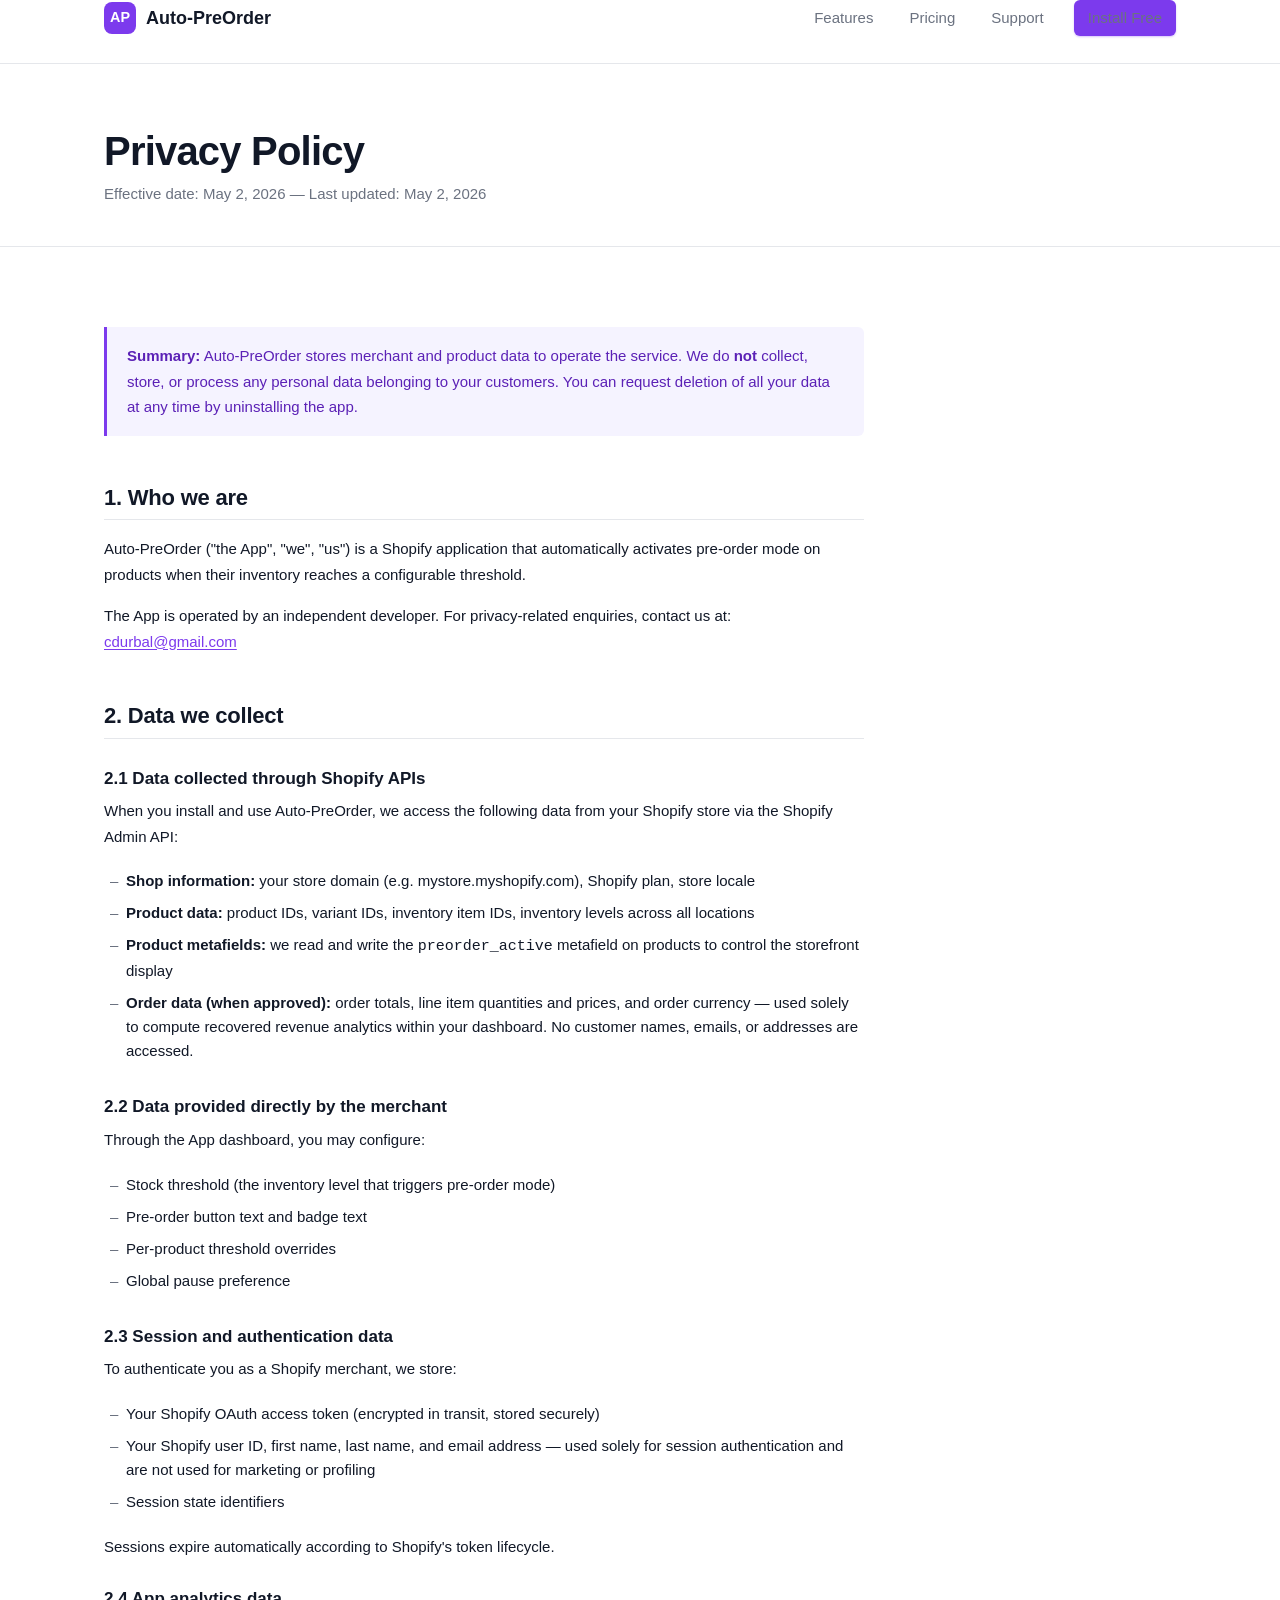
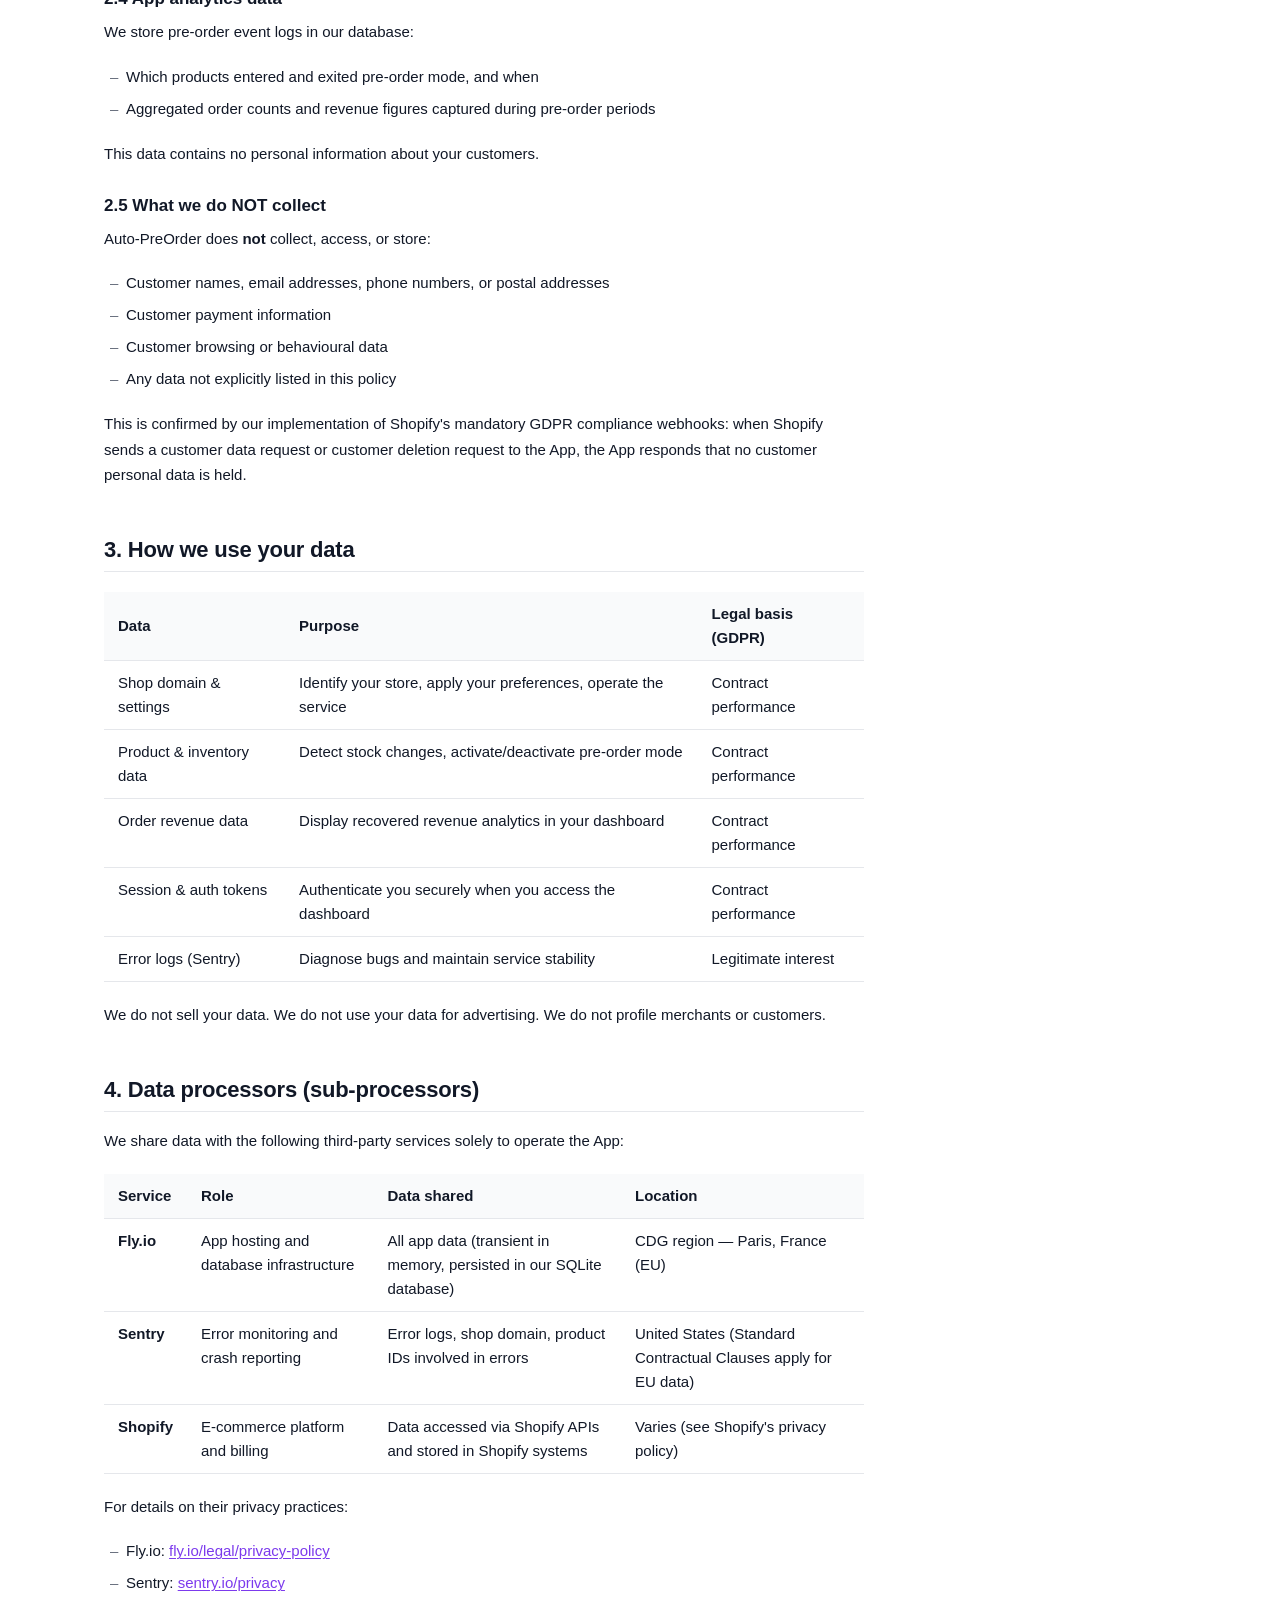
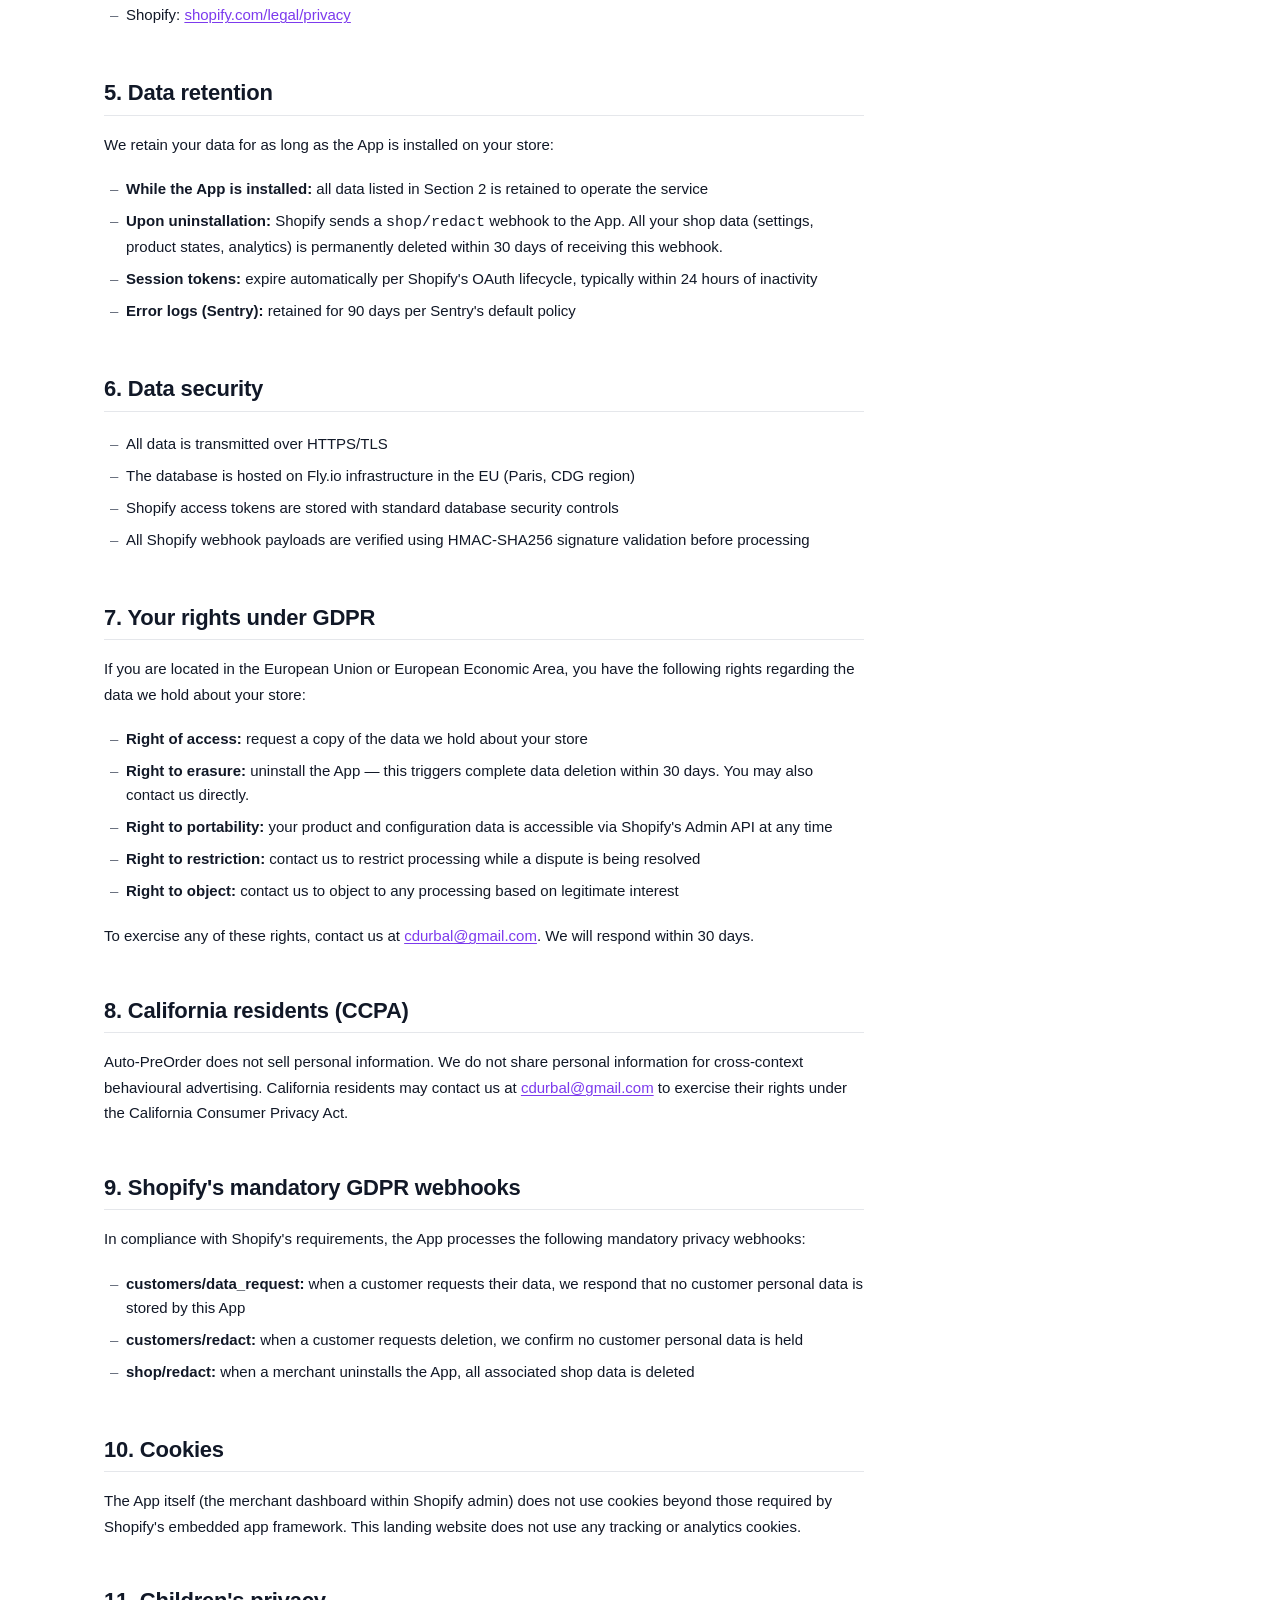
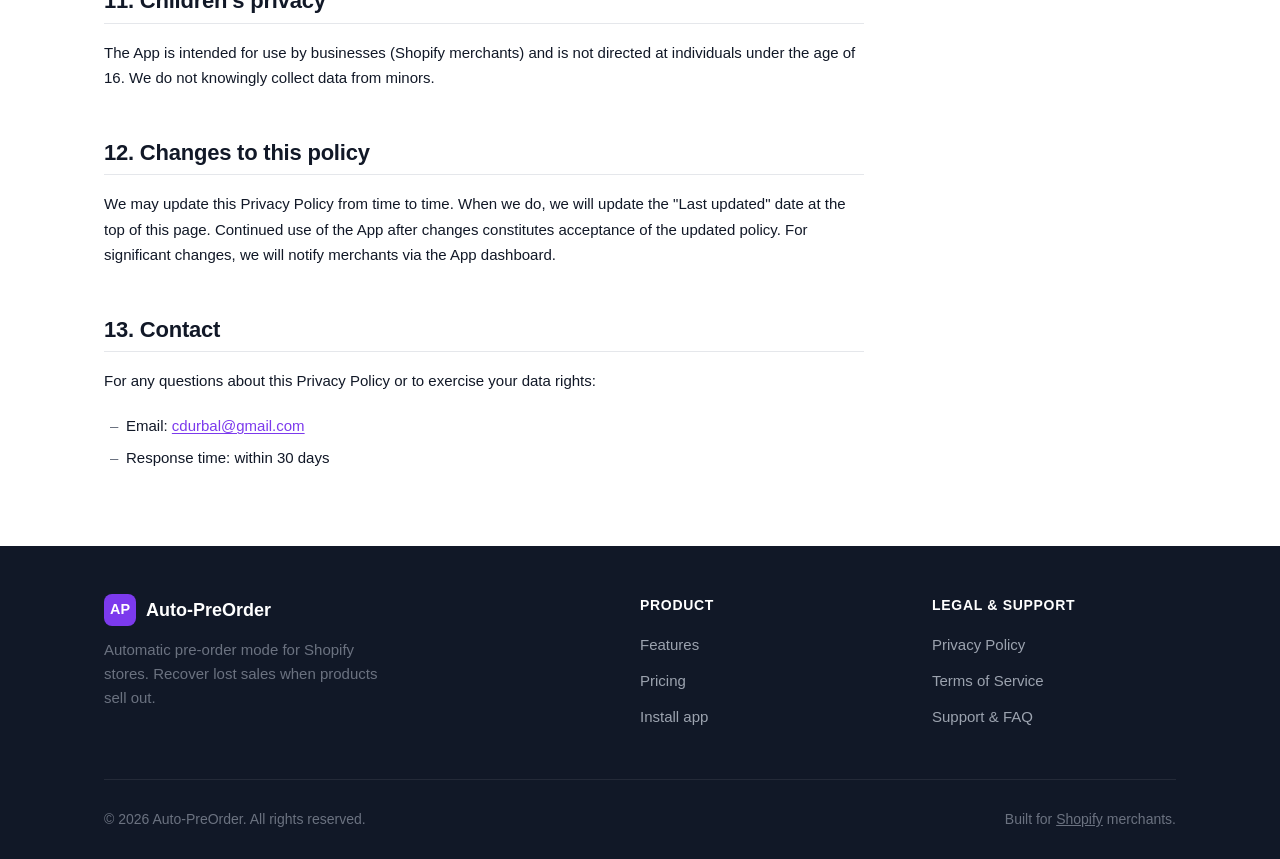
==== privacy.html @ ddf6e883 "Initial commit — Auto-PreOrder landing page Static site for Netlify deployment including: - Landing " ====
<!DOCTYPE html>
<html lang="en">
<head>
  <meta charset="UTF-8">
  <meta name="viewport" content="width=device-width, initial-scale=1.0">
  <title>Privacy Policy — Auto-PreOrder</title>
  <meta name="description" content="Privacy Policy for the Auto-PreOrder Shopify app. Learn what data we collect, how we use it, and your rights.">
  <link rel="stylesheet" href="assets/style.css">
</head>
<body>

<!-- Navigation -->
<nav class="nav">
  <div class="container">
    <div class="nav-inner">
      <a href="/" class="nav-logo">
        <div class="nav-logo-icon">AP</div>
        Auto-PreOrder
      </a>
      <div class="nav-links">
        <a href="/#features">Features</a>
        <a href="/#pricing">Pricing</a>
        <a href="support.html">Support</a>
        <a href="https://apps.shopify.com/auto-pre-order" class="btn btn-primary btn-sm nav-cta" target="_blank" rel="noopener">
          Install Free
        </a>
      </div>
    </div>
  </div>
</nav>

<!-- Hero -->
<section class="legal-hero">
  <div class="container">
    <h1>Privacy Policy</h1>
    <p class="legal-meta">Effective date: May 2, 2026 &mdash; Last updated: May 2, 2026</p>
  </div>
</section>

<!-- Body -->
<section class="legal-body">
  <div class="container">
    <div class="legal-content">

      <div class="notice">
        <p><strong>Summary:</strong> Auto-PreOrder stores merchant and product data to operate the service. We do <strong>not</strong> collect, store, or process any personal data belonging to your customers. You can request deletion of all your data at any time by uninstalling the app.</p>
      </div>

      <h2>1. Who we are</h2>
      <p>Auto-PreOrder ("the App", "we", "us") is a Shopify application that automatically activates pre-order mode on products when their inventory reaches a configurable threshold.</p>
      <p>The App is operated by an independent developer. For privacy-related enquiries, contact us at: <a href="mailto:cdurbal@gmail.com">cdurbal@gmail.com</a></p>

      <h2>2. Data we collect</h2>

      <h3>2.1 Data collected through Shopify APIs</h3>
      <p>When you install and use Auto-PreOrder, we access the following data from your Shopify store via the Shopify Admin API:</p>
      <ul>
        <li><strong>Shop information:</strong> your store domain (e.g. mystore.myshopify.com), Shopify plan, store locale</li>
        <li><strong>Product data:</strong> product IDs, variant IDs, inventory item IDs, inventory levels across all locations</li>
        <li><strong>Product metafields:</strong> we read and write the <code>preorder_active</code> metafield on products to control the storefront display</li>
        <li><strong>Order data (when approved):</strong> order totals, line item quantities and prices, and order currency — used solely to compute recovered revenue analytics within your dashboard. No customer names, emails, or addresses are accessed.</li>
      </ul>

      <h3>2.2 Data provided directly by the merchant</h3>
      <p>Through the App dashboard, you may configure:</p>
      <ul>
        <li>Stock threshold (the inventory level that triggers pre-order mode)</li>
        <li>Pre-order button text and badge text</li>
        <li>Per-product threshold overrides</li>
        <li>Global pause preference</li>
      </ul>

      <h3>2.3 Session and authentication data</h3>
      <p>To authenticate you as a Shopify merchant, we store:</p>
      <ul>
        <li>Your Shopify OAuth access token (encrypted in transit, stored securely)</li>
        <li>Your Shopify user ID, first name, last name, and email address — used solely for session authentication and are not used for marketing or profiling</li>
        <li>Session state identifiers</li>
      </ul>
      <p>Sessions expire automatically according to Shopify's token lifecycle.</p>

      <h3>2.4 App analytics data</h3>
      <p>We store pre-order event logs in our database:</p>
      <ul>
        <li>Which products entered and exited pre-order mode, and when</li>
        <li>Aggregated order counts and revenue figures captured during pre-order periods</li>
      </ul>
      <p>This data contains no personal information about your customers.</p>

      <h3>2.5 What we do NOT collect</h3>
      <p>Auto-PreOrder does <strong>not</strong> collect, access, or store:</p>
      <ul>
        <li>Customer names, email addresses, phone numbers, or postal addresses</li>
        <li>Customer payment information</li>
        <li>Customer browsing or behavioural data</li>
        <li>Any data not explicitly listed in this policy</li>
      </ul>
      <p>This is confirmed by our implementation of Shopify's mandatory GDPR compliance webhooks: when Shopify sends a customer data request or customer deletion request to the App, the App responds that no customer personal data is held.</p>

      <h2>3. How we use your data</h2>
      <table>
        <thead>
          <tr><th>Data</th><th>Purpose</th><th>Legal basis (GDPR)</th></tr>
        </thead>
        <tbody>
          <tr>
            <td>Shop domain &amp; settings</td>
            <td>Identify your store, apply your preferences, operate the service</td>
            <td>Contract performance</td>
          </tr>
          <tr>
            <td>Product &amp; inventory data</td>
            <td>Detect stock changes, activate/deactivate pre-order mode</td>
            <td>Contract performance</td>
          </tr>
          <tr>
            <td>Order revenue data</td>
            <td>Display recovered revenue analytics in your dashboard</td>
            <td>Contract performance</td>
          </tr>
          <tr>
            <td>Session &amp; auth tokens</td>
            <td>Authenticate you securely when you access the dashboard</td>
            <td>Contract performance</td>
          </tr>
          <tr>
            <td>Error logs (Sentry)</td>
            <td>Diagnose bugs and maintain service stability</td>
            <td>Legitimate interest</td>
          </tr>
        </tbody>
      </table>
      <p>We do not sell your data. We do not use your data for advertising. We do not profile merchants or customers.</p>

      <h2>4. Data processors (sub-processors)</h2>
      <p>We share data with the following third-party services solely to operate the App:</p>
      <table>
        <thead>
          <tr><th>Service</th><th>Role</th><th>Data shared</th><th>Location</th></tr>
        </thead>
        <tbody>
          <tr>
            <td><strong>Fly.io</strong></td>
            <td>App hosting and database infrastructure</td>
            <td>All app data (transient in memory, persisted in our SQLite database)</td>
            <td>CDG region — Paris, France (EU)</td>
          </tr>
          <tr>
            <td><strong>Sentry</strong></td>
            <td>Error monitoring and crash reporting</td>
            <td>Error logs, shop domain, product IDs involved in errors</td>
            <td>United States (Standard Contractual Clauses apply for EU data)</td>
          </tr>
          <tr>
            <td><strong>Shopify</strong></td>
            <td>E-commerce platform and billing</td>
            <td>Data accessed via Shopify APIs and stored in Shopify systems</td>
            <td>Varies (see Shopify's privacy policy)</td>
          </tr>
        </tbody>
      </table>
      <p>For details on their privacy practices:</p>
      <ul>
        <li>Fly.io: <a href="https://fly.io/legal/privacy-policy/" target="_blank" rel="noopener">fly.io/legal/privacy-policy</a></li>
        <li>Sentry: <a href="https://sentry.io/privacy/" target="_blank" rel="noopener">sentry.io/privacy</a></li>
        <li>Shopify: <a href="https://www.shopify.com/legal/privacy" target="_blank" rel="noopener">shopify.com/legal/privacy</a></li>
      </ul>

      <h2>5. Data retention</h2>
      <p>We retain your data for as long as the App is installed on your store:</p>
      <ul>
        <li><strong>While the App is installed:</strong> all data listed in Section 2 is retained to operate the service</li>
        <li><strong>Upon uninstallation:</strong> Shopify sends a <code>shop/redact</code> webhook to the App. All your shop data (settings, product states, analytics) is permanently deleted within 30 days of receiving this webhook.</li>
        <li><strong>Session tokens:</strong> expire automatically per Shopify's OAuth lifecycle, typically within 24 hours of inactivity</li>
        <li><strong>Error logs (Sentry):</strong> retained for 90 days per Sentry's default policy</li>
      </ul>

      <h2>6. Data security</h2>
      <ul>
        <li>All data is transmitted over HTTPS/TLS</li>
        <li>The database is hosted on Fly.io infrastructure in the EU (Paris, CDG region)</li>
        <li>Shopify access tokens are stored with standard database security controls</li>
        <li>All Shopify webhook payloads are verified using HMAC-SHA256 signature validation before processing</li>
      </ul>

      <h2>7. Your rights under GDPR</h2>
      <p>If you are located in the European Union or European Economic Area, you have the following rights regarding the data we hold about your store:</p>
      <ul>
        <li><strong>Right of access:</strong> request a copy of the data we hold about your store</li>
        <li><strong>Right to erasure:</strong> uninstall the App — this triggers complete data deletion within 30 days. You may also contact us directly.</li>
        <li><strong>Right to portability:</strong> your product and configuration data is accessible via Shopify's Admin API at any time</li>
        <li><strong>Right to restriction:</strong> contact us to restrict processing while a dispute is being resolved</li>
        <li><strong>Right to object:</strong> contact us to object to any processing based on legitimate interest</li>
      </ul>
      <p>To exercise any of these rights, contact us at <a href="mailto:cdurbal@gmail.com">cdurbal@gmail.com</a>. We will respond within 30 days.</p>

      <h2>8. California residents (CCPA)</h2>
      <p>Auto-PreOrder does not sell personal information. We do not share personal information for cross-context behavioural advertising. California residents may contact us at <a href="mailto:cdurbal@gmail.com">cdurbal@gmail.com</a> to exercise their rights under the California Consumer Privacy Act.</p>

      <h2>9. Shopify's mandatory GDPR webhooks</h2>
      <p>In compliance with Shopify's requirements, the App processes the following mandatory privacy webhooks:</p>
      <ul>
        <li><strong>customers/data_request:</strong> when a customer requests their data, we respond that no customer personal data is stored by this App</li>
        <li><strong>customers/redact:</strong> when a customer requests deletion, we confirm no customer personal data is held</li>
        <li><strong>shop/redact:</strong> when a merchant uninstalls the App, all associated shop data is deleted</li>
      </ul>

      <h2>10. Cookies</h2>
      <p>The App itself (the merchant dashboard within Shopify admin) does not use cookies beyond those required by Shopify's embedded app framework. This landing website does not use any tracking or analytics cookies.</p>

      <h2>11. Children's privacy</h2>
      <p>The App is intended for use by businesses (Shopify merchants) and is not directed at individuals under the age of 16. We do not knowingly collect data from minors.</p>

      <h2>12. Changes to this policy</h2>
      <p>We may update this Privacy Policy from time to time. When we do, we will update the "Last updated" date at the top of this page. Continued use of the App after changes constitutes acceptance of the updated policy. For significant changes, we will notify merchants via the App dashboard.</p>

      <h2>13. Contact</h2>
      <p>For any questions about this Privacy Policy or to exercise your data rights:</p>
      <ul>
        <li>Email: <a href="mailto:cdurbal@gmail.com">cdurbal@gmail.com</a></li>
        <li>Response time: within 30 days</li>
      </ul>

    </div>
  </div>
</section>

<!-- Footer -->
<footer class="footer">
  <div class="container">
    <div class="footer-grid">
      <div class="footer-brand">
        <a href="/" class="nav-logo">
          <div class="nav-logo-icon">AP</div>
          Auto-PreOrder
        </a>
        <p>Automatic pre-order mode for Shopify stores. Recover lost sales when products sell out.</p>
      </div>
      <div class="footer-col">
        <h4>Product</h4>
        <ul>
          <li><a href="/#features">Features</a></li>
          <li><a href="/#pricing">Pricing</a></li>
          <li><a href="https://apps.shopify.com/auto-pre-order" target="_blank" rel="noopener">Install app</a></li>
        </ul>
      </div>
      <div class="footer-col">
        <h4>Legal &amp; Support</h4>
        <ul>
          <li><a href="privacy.html">Privacy Policy</a></li>
          <li><a href="terms.html">Terms of Service</a></li>
          <li><a href="support.html">Support &amp; FAQ</a></li>
        </ul>
      </div>
    </div>
    <div class="footer-bottom">
      <p>&copy; 2026 Auto-PreOrder. All rights reserved.</p>
      <p>Built for <a href="https://shopify.com" target="_blank" rel="noopener" style="color: #6B7280; text-decoration: underline;">Shopify</a> merchants.</p>
    </div>
  </div>
</footer>

</body>
</html>
---- assets/style.css ----
/* ── Variables ─────────────────────────────────────────────────────────── */
:root {
  --primary:        #7C3AED;
  --primary-dark:   #5B21B6;
  --primary-light:  #EDE9FE;
  --primary-faint:  #F5F3FF;
  --accent:         #059669;
  --accent-light:   #D1FAE5;
  --danger:         #DC2626;
  --text:           #111827;
  --text-muted:     #6B7280;
  --text-subtle:    #9CA3AF;
  --border:         #E5E7EB;
  --border-strong:  #D1D5DB;
  --bg:             #FFFFFF;
  --bg-subtle:      #F9FAFB;
  --bg-dark:        #111827;
  --radius-sm:      6px;
  --radius:         12px;
  --radius-lg:      16px;
  --shadow:         0 1px 3px rgba(0,0,0,.08), 0 1px 2px rgba(0,0,0,.04);
  --shadow-md:      0 4px 6px -1px rgba(0,0,0,.07), 0 2px 4px -1px rgba(0,0,0,.04);
  --shadow-lg:      0 10px 15px -3px rgba(0,0,0,.08), 0 4px 6px -2px rgba(0,0,0,.03);
  --font:           -apple-system, BlinkMacSystemFont, 'Segoe UI', Roboto, sans-serif;
  --font-mono:      ui-monospace, 'Cascadia Code', monospace;
  --max-w:          1120px;
  --nav-h:          64px;
}

/* ── Reset ─────────────────────────────────────────────────────────────── */
*, *::before, *::after { box-sizing: border-box; margin: 0; padding: 0; }
html { scroll-behavior: smooth; }
body {
  font-family: var(--font);
  font-size: 16px;
  line-height: 1.6;
  color: var(--text);
  background: var(--bg);
  -webkit-font-smoothing: antialiased;
}
img { max-width: 100%; display: block; }
a { color: inherit; text-decoration: none; }
ul { list-style: none; }

/* ── Typography ────────────────────────────────────────────────────────── */
h1 { font-size: clamp(2rem, 4.5vw, 3.25rem); font-weight: 800; line-height: 1.15; letter-spacing: -.02em; }
h2 { font-size: clamp(1.5rem, 3vw, 2.25rem); font-weight: 700; line-height: 1.25; letter-spacing: -.01em; }
h3 { font-size: 1.25rem; font-weight: 600; line-height: 1.4; }
h4 { font-size: 1rem;    font-weight: 600; }
p  { color: var(--text-muted); }
.text-center { text-align: center; }

/* ── Layout ────────────────────────────────────────────────────────────── */
.container { width: 100%; max-width: var(--max-w); margin: 0 auto; padding: 0 24px; }
.section    { padding: 80px 0; }
.section-sm { padding: 48px 0; }

/* ── Buttons ───────────────────────────────────────────────────────────── */
.btn {
  display: inline-flex; align-items: center; justify-content: center; gap: 8px;
  padding: 12px 24px; border-radius: var(--radius-sm); font-size: .9375rem;
  font-weight: 600; cursor: pointer; border: none; transition: all .15s ease;
  white-space: nowrap; text-decoration: none;
}
.btn-primary {
  background: var(--primary); color: #fff;
  box-shadow: 0 1px 2px rgba(124,58,237,.3);
}
.btn-primary:hover { background: var(--primary-dark); transform: translateY(-1px); box-shadow: 0 4px 12px rgba(124,58,237,.35); }
.btn-secondary {
  background: transparent; color: var(--primary);
  border: 1.5px solid var(--primary);
}
.btn-secondary:hover { background: var(--primary-faint); }
.btn-outline {
  background: transparent; color: var(--text);
  border: 1.5px solid var(--border-strong);
}
.btn-outline:hover { border-color: var(--primary); color: var(--primary); }
.btn-lg { padding: 15px 32px; font-size: 1rem; border-radius: var(--radius-sm); }
.btn-sm { padding: 8px 16px; font-size: .875rem; }

/* ── Badges ────────────────────────────────────────────────────────────── */
.badge {
  display: inline-flex; align-items: center; gap: 5px;
  padding: 4px 10px; border-radius: 999px; font-size: .8125rem; font-weight: 600;
}
.badge-purple { background: var(--primary-light); color: var(--primary-dark); }
.badge-green  { background: var(--accent-light);  color: var(--accent); }

/* ── Navigation ────────────────────────────────────────────────────────── */
.nav {
  position: sticky; top: 0; z-index: 100;
  height: var(--nav-h); background: rgba(255,255,255,.92);
  backdrop-filter: blur(12px); border-bottom: 1px solid var(--border);
}
.nav-inner {
  height: 100%; display: flex; align-items: center; justify-content: space-between;
}
.nav-logo {
  display: flex; align-items: center; gap: 10px;
  font-size: 1.125rem; font-weight: 700; color: var(--text);
}
.nav-logo-icon {
  width: 32px; height: 32px; border-radius: 8px;
  background: var(--primary); display: flex; align-items: center; justify-content: center;
  color: white; font-size: .9rem; font-weight: 800;
}
.nav-links {
  display: flex; align-items: center; gap: 8px;
}
.nav-links a {
  padding: 6px 14px; border-radius: var(--radius-sm);
  font-size: .9375rem; font-weight: 500; color: var(--text-muted);
  transition: color .15s, background .15s;
}
.nav-links a:hover { color: var(--text); background: var(--bg-subtle); }
.nav-cta { margin-left: 8px; }

/* ── Hero ──────────────────────────────────────────────────────────────── */
.hero {
  padding: 96px 0 80px;
  background: radial-gradient(ellipse 80% 50% at 50% -10%, rgba(124,58,237,.09) 0%, transparent 70%);
}
.hero-content { max-width: 760px; margin: 0 auto; text-align: center; }
.hero-eyebrow { margin-bottom: 24px; }
.hero h1 { margin-bottom: 20px; }
.hero h1 span { color: var(--primary); }
.hero-sub {
  font-size: 1.1875rem; color: var(--text-muted);
  max-width: 560px; margin: 0 auto 36px;
}
.hero-actions { display: flex; gap: 12px; justify-content: center; flex-wrap: wrap; }
.hero-note { margin-top: 16px; font-size: .875rem; color: var(--text-subtle); }

/* ── How it works ──────────────────────────────────────────────────────── */
.steps { display: grid; grid-template-columns: repeat(auto-fit, minmax(260px, 1fr)); gap: 32px; margin-top: 48px; }
.step {
  padding: 28px; border-radius: var(--radius); background: var(--bg-subtle);
  border: 1px solid var(--border); position: relative;
}
.step-num {
  width: 36px; height: 36px; border-radius: 50%;
  background: var(--primary); color: white;
  display: flex; align-items: center; justify-content: center;
  font-size: .875rem; font-weight: 700; margin-bottom: 16px;
}
.step h3 { margin-bottom: 8px; font-size: 1.0625rem; }
.step p  { font-size: .9375rem; }

/* ── Features ──────────────────────────────────────────────────────────── */
.features-grid { display: grid; grid-template-columns: repeat(auto-fit, minmax(300px, 1fr)); gap: 24px; margin-top: 48px; }
.feature-card {
  padding: 28px; border-radius: var(--radius);
  border: 1px solid var(--border); background: var(--bg);
  transition: box-shadow .2s, transform .2s;
}
.feature-card:hover { box-shadow: var(--shadow-md); transform: translateY(-2px); }
.feature-icon { font-size: 1.75rem; margin-bottom: 14px; }
.feature-card h3 { margin-bottom: 8px; }
.feature-card p  { font-size: .9375rem; }

/* ── Pricing ───────────────────────────────────────────────────────────── */
.pricing-grid { display: grid; grid-template-columns: repeat(auto-fit, minmax(300px, 1fr)); gap: 24px; margin-top: 48px; max-width: 760px; margin-left: auto; margin-right: auto; }
.pricing-card {
  border-radius: var(--radius-lg); padding: 36px; border: 1px solid var(--border);
  background: var(--bg); position: relative;
}
.pricing-card.featured {
  border-color: var(--primary); background: var(--primary-faint);
  box-shadow: 0 0 0 1px var(--primary), var(--shadow-lg);
}
.pricing-badge {
  position: absolute; top: -12px; left: 50%; transform: translateX(-50%);
  background: var(--primary); color: white;
  padding: 4px 14px; border-radius: 999px; font-size: .8125rem; font-weight: 600;
  white-space: nowrap;
}
.pricing-plan { font-size: .875rem; font-weight: 600; text-transform: uppercase; letter-spacing: .05em; color: var(--text-muted); margin-bottom: 8px; }
.pricing-price { display: flex; align-items: baseline; gap: 4px; margin-bottom: 4px; }
.pricing-price strong { font-size: 2.75rem; font-weight: 800; color: var(--text); }
.pricing-price span { font-size: .9375rem; color: var(--text-muted); }
.pricing-tagline { font-size: .9375rem; color: var(--text-muted); margin-bottom: 28px; }
.pricing-features { display: flex; flex-direction: column; gap: 10px; margin-bottom: 32px; }
.pricing-feature { display: flex; align-items: flex-start; gap: 10px; font-size: .9375rem; color: var(--text); }
.pricing-feature svg { flex-shrink: 0; margin-top: 2px; }
.pricing-feature.muted { color: var(--text-subtle); }
.pricing-cta { width: 100%; }

/* ── Section header ────────────────────────────────────────────────────── */
.section-header { max-width: 620px; margin: 0 auto; text-align: center; }
.section-header p { margin-top: 12px; font-size: 1.0625rem; }

/* ── FAQ (support + index) ─────────────────────────────────────────────── */
.faq-list { max-width: 720px; margin: 0 auto; margin-top: 48px; }
.faq-item {
  border: 1px solid var(--border); border-radius: var(--radius);
  margin-bottom: 10px; overflow: hidden;
}
.faq-q {
  width: 100%; display: flex; justify-content: space-between; align-items: center;
  padding: 20px 24px; background: none; border: none; cursor: pointer;
  font-family: var(--font); font-size: 1rem; font-weight: 600; color: var(--text);
  text-align: left; gap: 12px; transition: background .15s;
}
.faq-q:hover { background: var(--bg-subtle); }
.faq-q svg { flex-shrink: 0; transition: transform .2s; color: var(--text-muted); }
.faq-item.open .faq-q svg { transform: rotate(45deg); }
.faq-a { display: none; padding: 0 24px 20px; }
.faq-item.open .faq-a { display: block; }
.faq-a p { font-size: .9375rem; }
.faq-a a { color: var(--primary); text-decoration: underline; text-underline-offset: 2px; }

/* ── Legal pages ───────────────────────────────────────────────────────── */
.legal-hero { padding: 64px 0 40px; border-bottom: 1px solid var(--border); }
.legal-hero h1 { font-size: clamp(1.75rem, 3.5vw, 2.5rem); }
.legal-meta { margin-top: 8px; font-size: .9375rem; color: var(--text-muted); }
.legal-body { padding: 56px 0; }
.legal-content { max-width: 760px; }
.legal-content h2 { margin-top: 48px; margin-bottom: 16px; font-size: 1.375rem; padding-bottom: 8px; border-bottom: 1px solid var(--border); }
.legal-content h3 { margin-top: 28px; margin-bottom: 8px; font-size: 1.0625rem; }
.legal-content p  { margin-bottom: 16px; font-size: .9375rem; line-height: 1.7; color: var(--text); }
.legal-content ul { margin: 12px 0 16px 0; padding-left: 0; }
.legal-content ul li { padding: 4px 0 4px 22px; position: relative; font-size: .9375rem; line-height: 1.6; color: var(--text); }
.legal-content ul li::before { content: '–'; position: absolute; left: 6px; color: var(--text-muted); }
.legal-content a { color: var(--primary); text-decoration: underline; text-underline-offset: 2px; }
.legal-content table { width: 100%; border-collapse: collapse; margin: 20px 0; font-size: .9375rem; }
.legal-content table th { text-align: left; padding: 10px 14px; background: var(--bg-subtle); font-weight: 600; border-bottom: 1px solid var(--border); }
.legal-content table td { padding: 10px 14px; border-bottom: 1px solid var(--border); vertical-align: top; }
.legal-content .notice {
  background: var(--primary-faint); border-left: 3px solid var(--primary);
  padding: 16px 20px; border-radius: 0 var(--radius-sm) var(--radius-sm) 0;
  margin: 24px 0;
}
.legal-content .notice p { margin: 0; color: var(--primary-dark); font-size: .9375rem; }

/* ── Support page ──────────────────────────────────────────────────────── */
.contact-card {
  background: var(--primary-faint); border: 1px solid var(--primary-light);
  border-radius: var(--radius-lg); padding: 40px; text-align: center; max-width: 520px; margin: 0 auto;
}
.contact-card h3 { color: var(--text); margin-bottom: 10px; }
.contact-card p  { color: var(--text-muted); margin-bottom: 20px; }
.contact-card a  { color: var(--primary); font-weight: 600; font-size: 1.0625rem; }

/* ── Footer ────────────────────────────────────────────────────────────── */
.footer {
  background: var(--bg-dark); color: #9CA3AF;
  padding: 48px 0 32px;
}
.footer-grid {
  display: grid; grid-template-columns: 2fr 1fr 1fr; gap: 48px;
  padding-bottom: 40px; border-bottom: 1px solid rgba(255,255,255,.08);
}
.footer-brand .nav-logo { color: white; margin-bottom: 12px; }
.footer-brand p { font-size: .9375rem; max-width: 280px; line-height: 1.6; }
.footer-col h4 { color: white; font-size: .875rem; font-weight: 600; margin-bottom: 16px; text-transform: uppercase; letter-spacing: .05em; }
.footer-col ul li { margin-bottom: 10px; }
.footer-col ul li a { font-size: .9375rem; transition: color .15s; }
.footer-col ul li a:hover { color: white; }
.footer-bottom {
  display: flex; justify-content: space-between; align-items: center;
  padding-top: 28px; flex-wrap: wrap; gap: 12px;
}
.footer-bottom p { font-size: .875rem; }

/* ── Divider ───────────────────────────────────────────────────────────── */
.divider { border: none; border-top: 1px solid var(--border); }

/* ── Responsive ────────────────────────────────────────────────────────── */
@media (max-width: 768px) {
  .section    { padding: 56px 0; }
  .hero       { padding: 64px 0 56px; }
  .nav-links a:not(.btn)   { display: none; }
  .footer-grid { grid-template-columns: 1fr 1fr; }
  .footer-brand { grid-column: 1 / -1; }
}
@media (max-width: 480px) {
  .footer-grid { grid-template-columns: 1fr; }
  .hero-actions { flex-direction: column; align-items: center; }
  .btn-lg { width: 100%; max-width: 320px; }
}
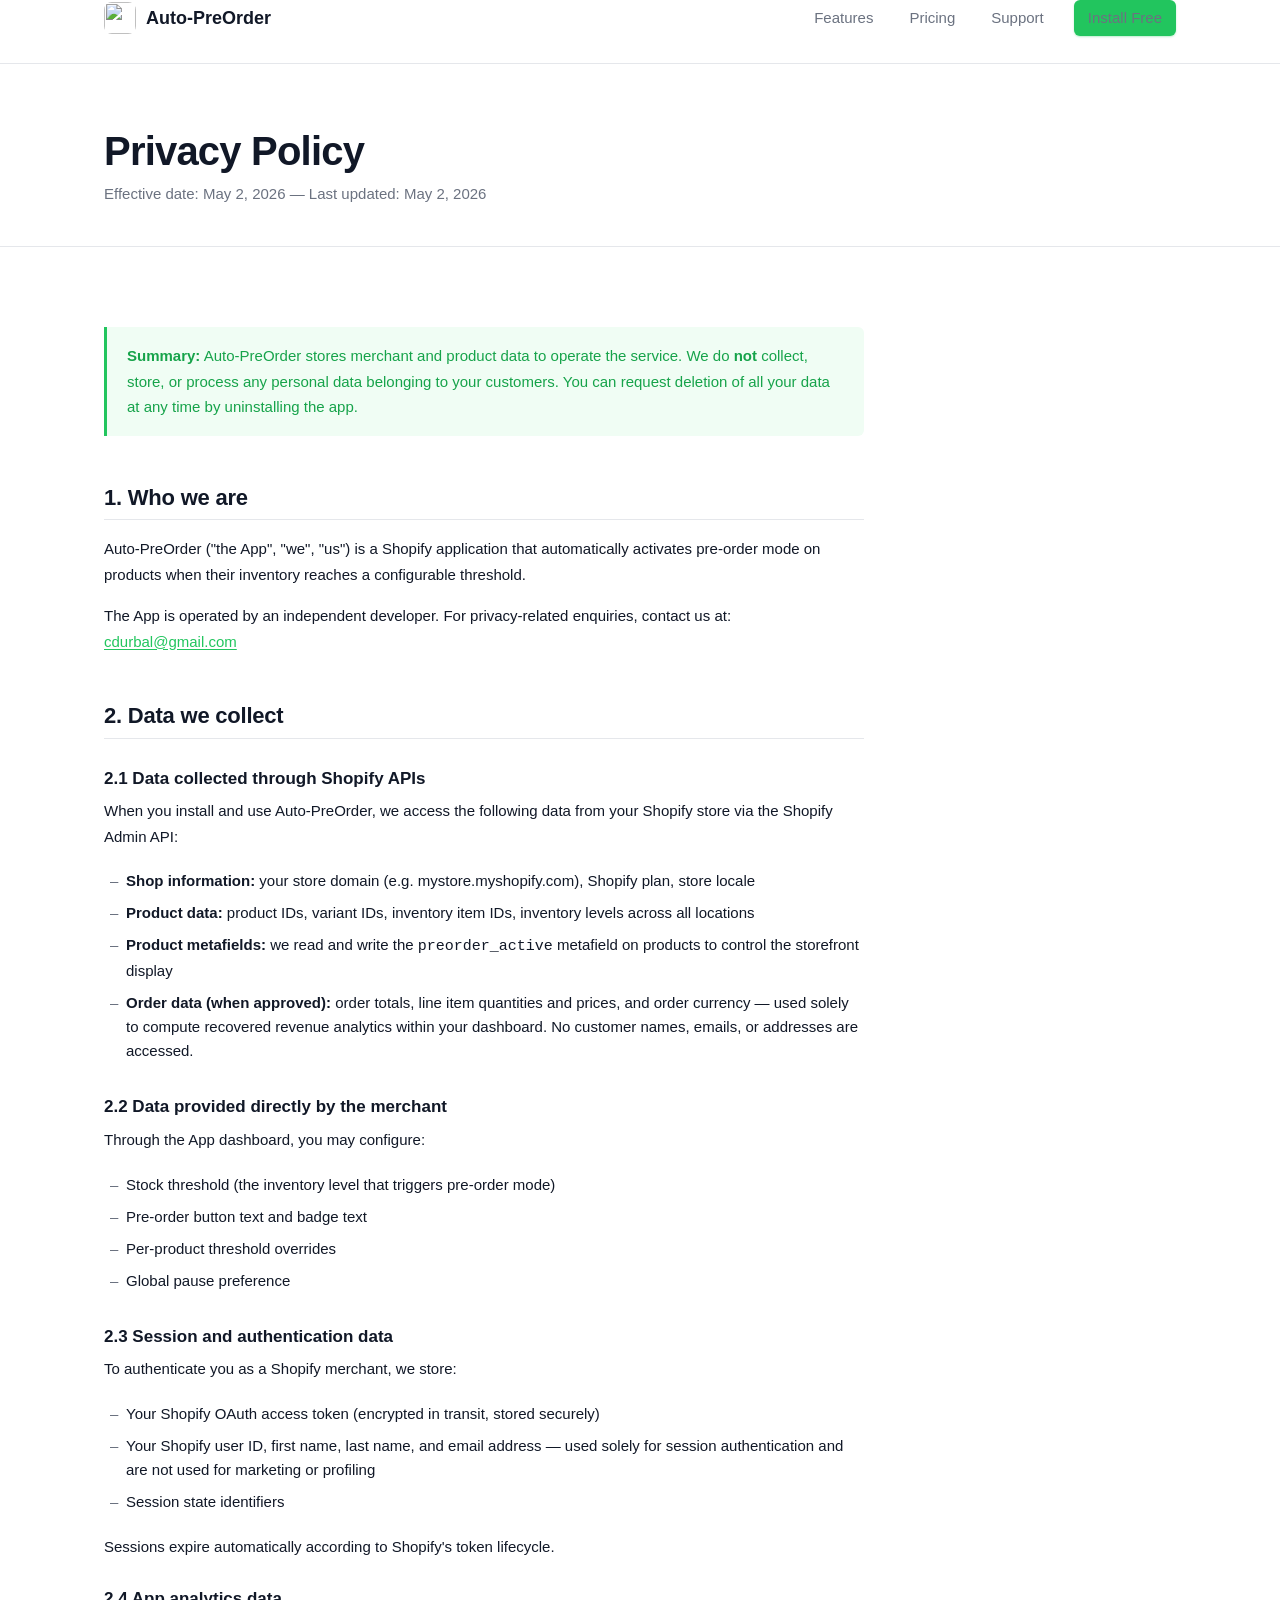
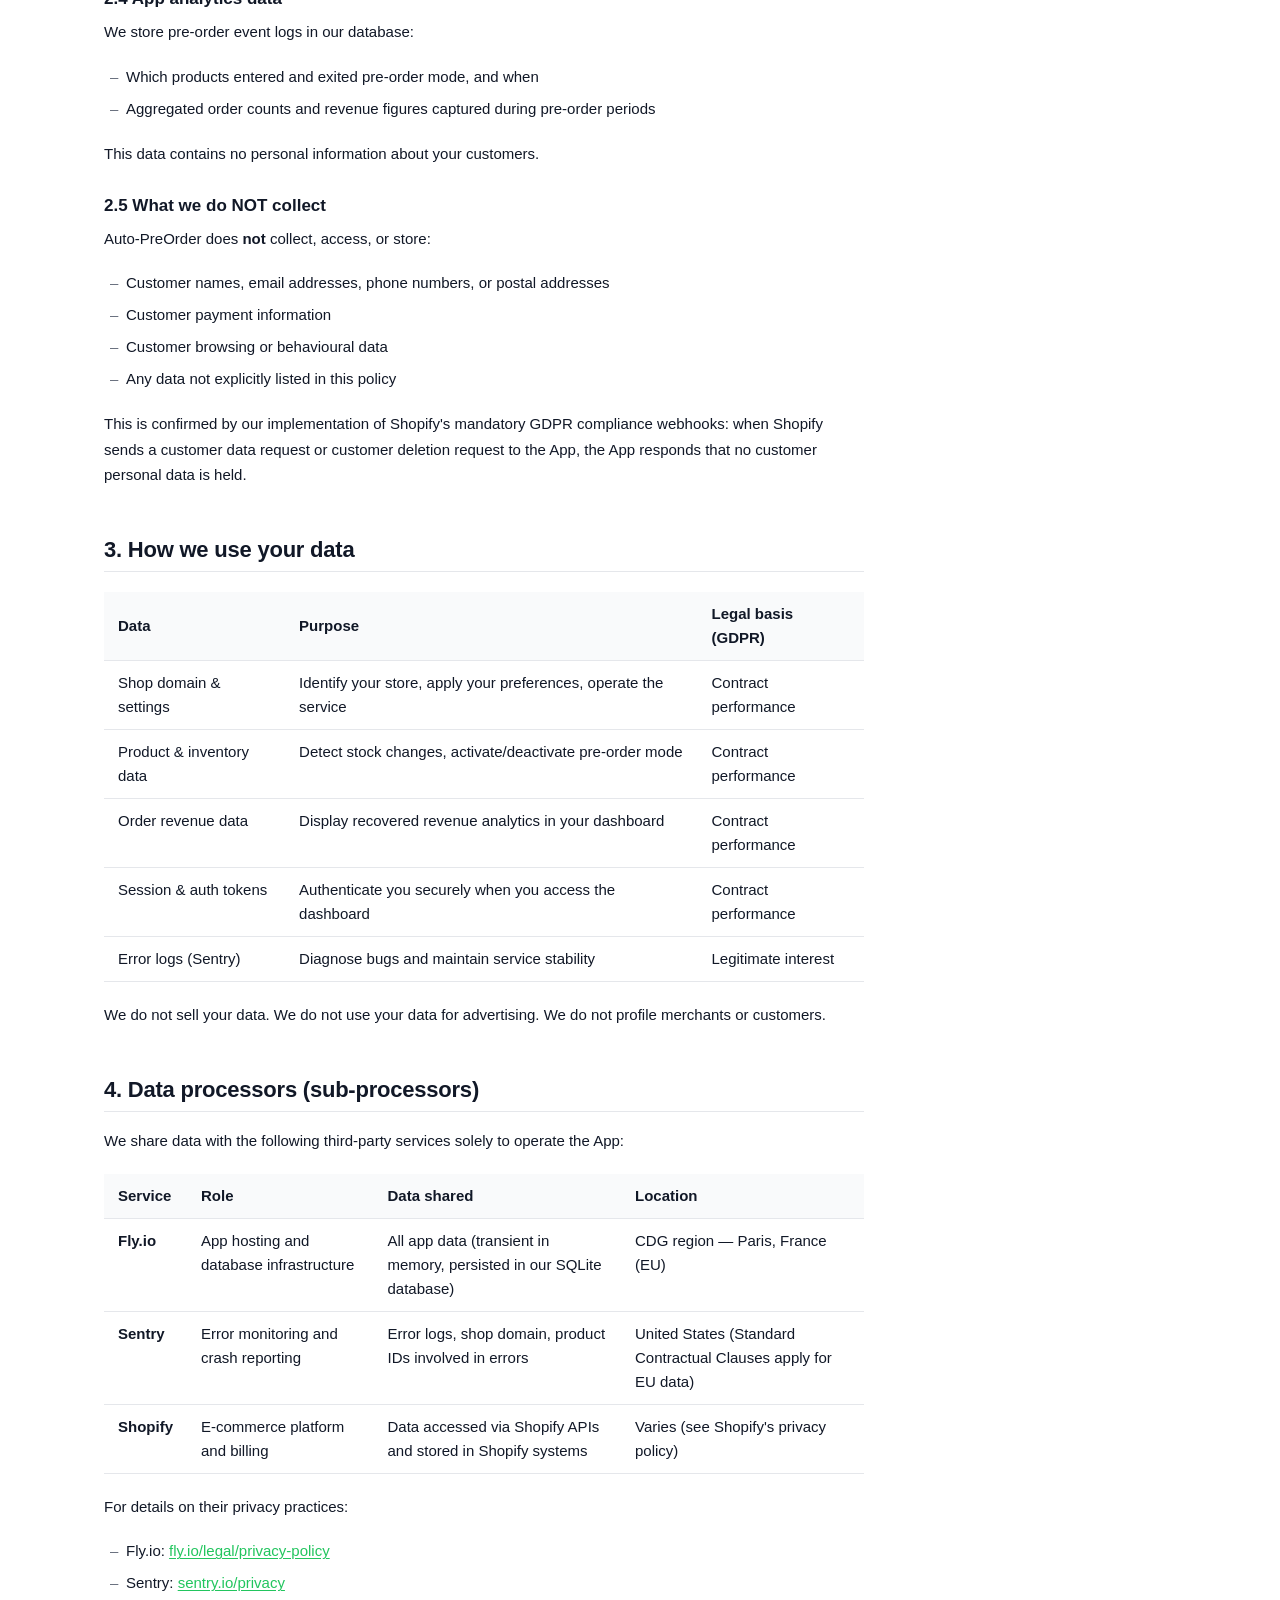
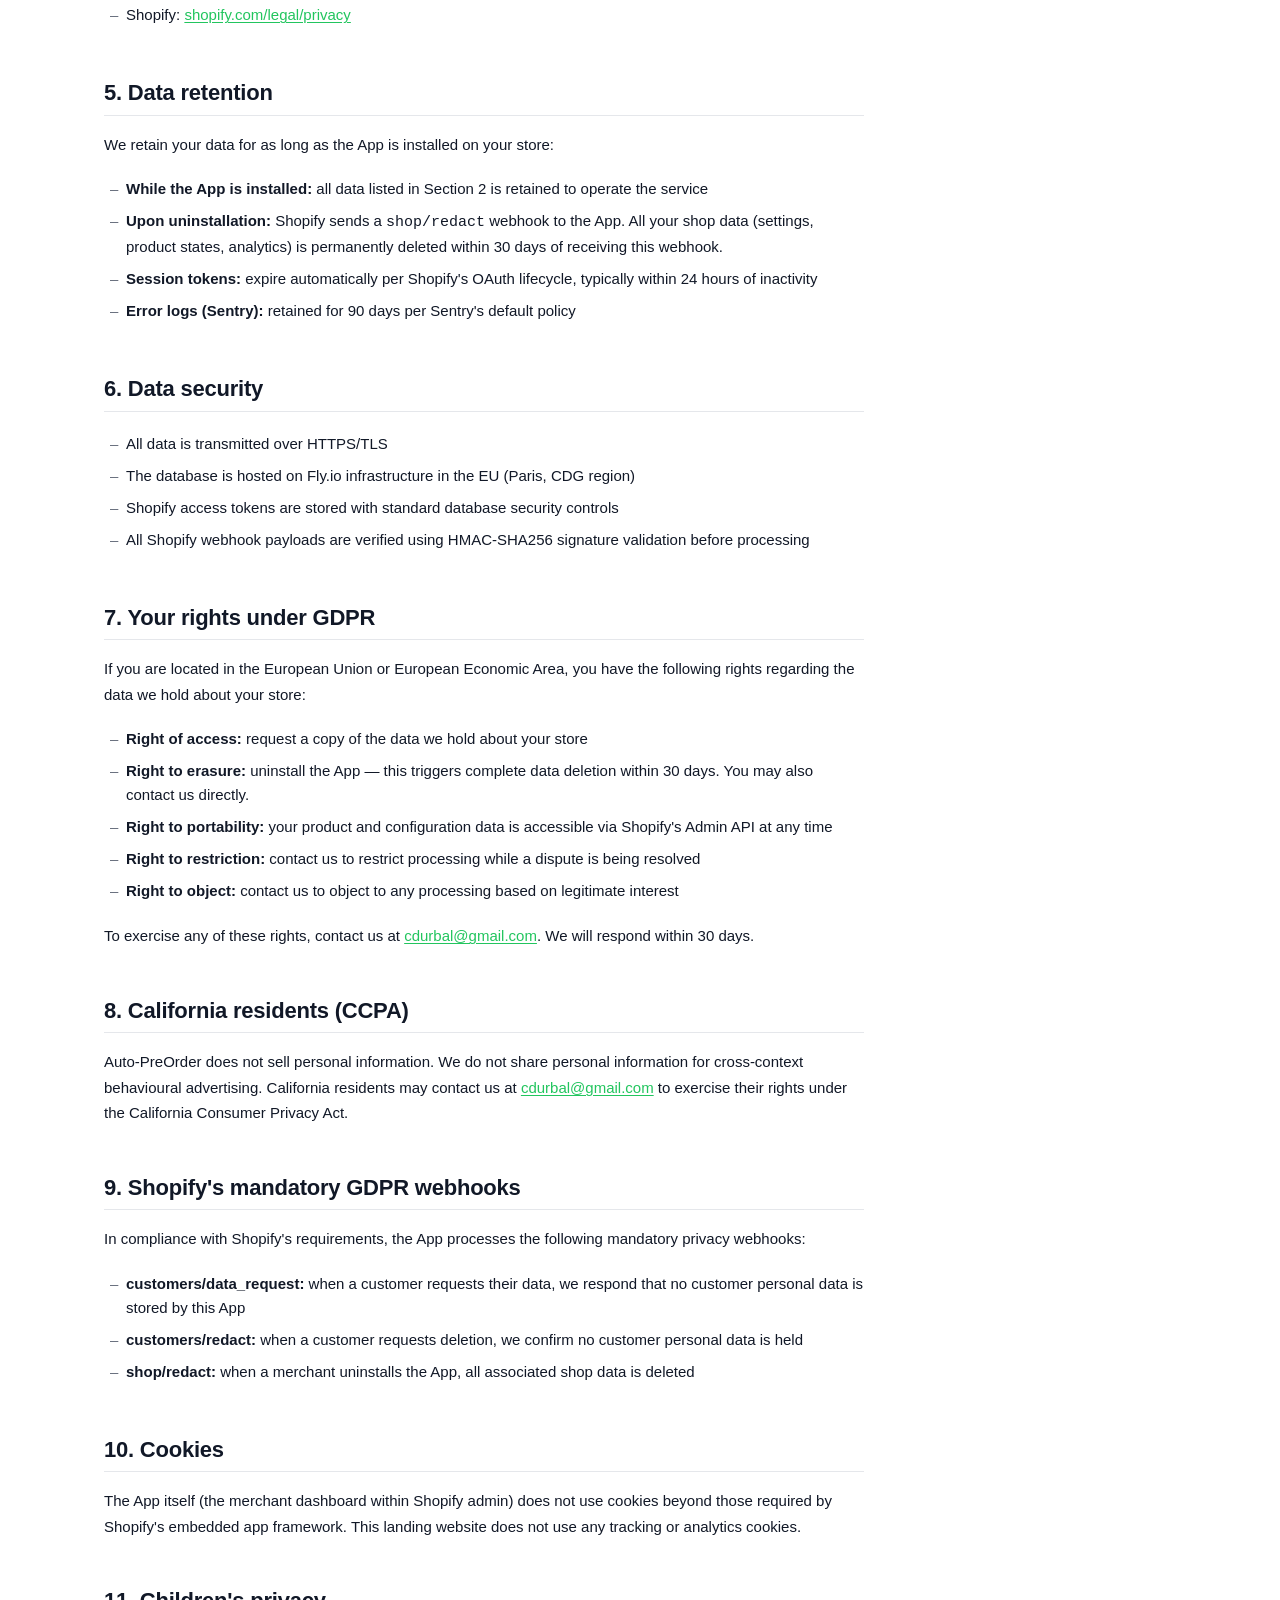
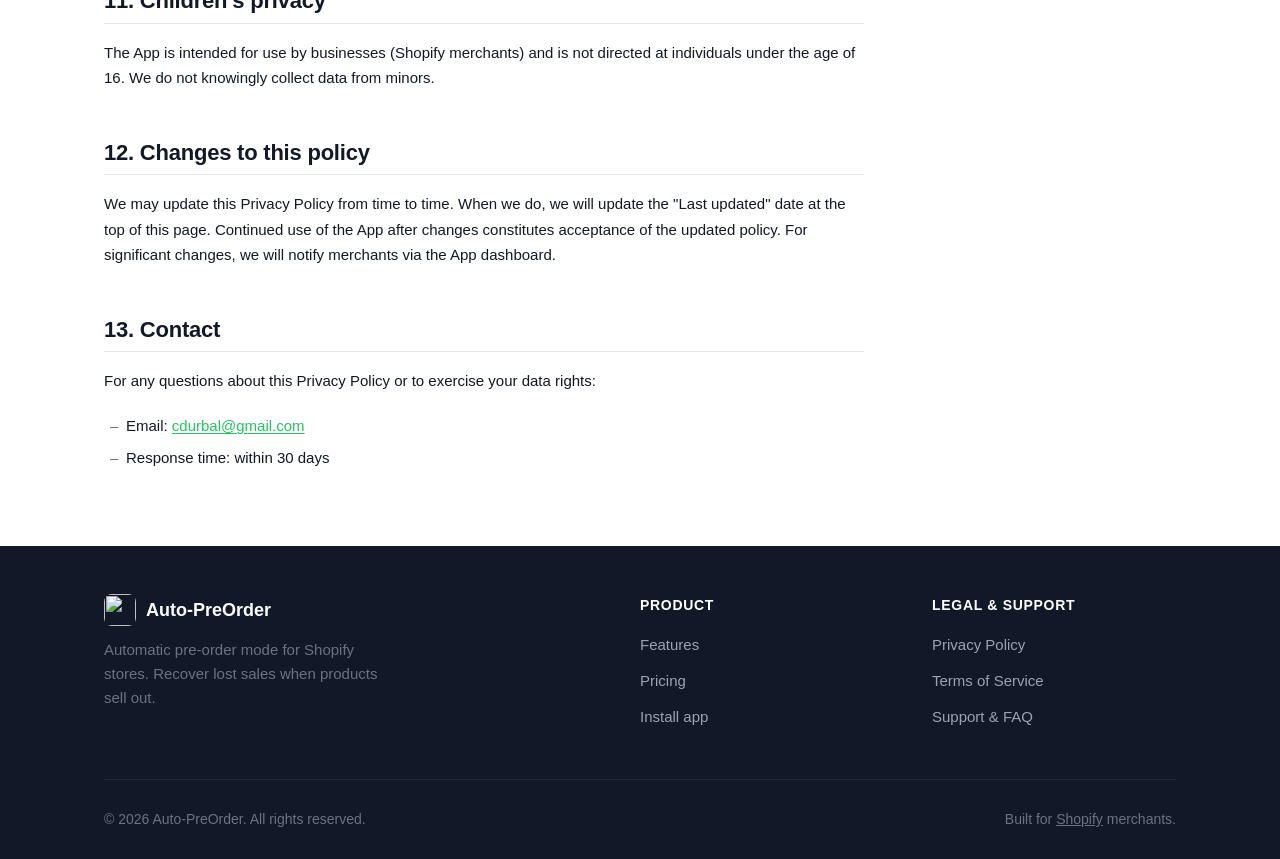
==== commit a48686ea: "Switch theme to green + integrate logo image - CSS variables: purple (#7C3AED) → green (#22C55E / #1" ====
--- a/privacy.html
+++ b/privacy.html
@@ -14,7 +14,7 @@
   <div class="container">
     <div class="nav-inner">
       <a href="/" class="nav-logo">
-        <div class="nav-logo-icon">AP</div>
+        <img src="assets/logo.png" alt="" width="32" height="32" class="nav-logo-img">
         Auto-PreOrder
       </a>
       <div class="nav-links">
@@ -231,7 +231,7 @@
     <div class="footer-grid">
       <div class="footer-brand">
         <a href="/" class="nav-logo">
-          <div class="nav-logo-icon">AP</div>
+          <img src="assets/logo.png" alt="" width="32" height="32" class="nav-logo-img">
           Auto-PreOrder
         </a>
         <p>Automatic pre-order mode for Shopify stores. Recover lost sales when products sell out.</p>
--- a/assets/style.css
+++ b/assets/style.css
@@ -1,9 +1,9 @@
 /* ── Variables ─────────────────────────────────────────────────────────── */
 :root {
-  --primary:        #7C3AED;
-  --primary-dark:   #5B21B6;
-  --primary-light:  #EDE9FE;
-  --primary-faint:  #F5F3FF;
+  --primary:        #22C55E;
+  --primary-dark:   #16A34A;
+  --primary-light:  #BBF7D0;
+  --primary-faint:  #F0FDF4;
   --accent:         #059669;
   --accent-light:   #D1FAE5;
   --danger:         #DC2626;
@@ -64,9 +64,9 @@
 }
 .btn-primary {
   background: var(--primary); color: #fff;
-  box-shadow: 0 1px 2px rgba(124,58,237,.3);
-}
-.btn-primary:hover { background: var(--primary-dark); transform: translateY(-1px); box-shadow: 0 4px 12px rgba(124,58,237,.35); }
+  box-shadow: 0 1px 2px rgba(34,197,94,.3);
+}
+.btn-primary:hover { background: var(--primary-dark); transform: translateY(-1px); box-shadow: 0 4px 12px rgba(34,197,94,.35); }
 .btn-secondary {
   background: transparent; color: var(--primary);
   border: 1.5px solid var(--primary);
@@ -101,10 +101,9 @@
   display: flex; align-items: center; gap: 10px;
   font-size: 1.125rem; font-weight: 700; color: var(--text);
 }
-.nav-logo-icon {
+.nav-logo-img {
   width: 32px; height: 32px; border-radius: 8px;
-  background: var(--primary); display: flex; align-items: center; justify-content: center;
-  color: white; font-size: .9rem; font-weight: 800;
+  object-fit: cover; flex-shrink: 0;
 }
 .nav-links {
   display: flex; align-items: center; gap: 8px;
@@ -120,7 +119,7 @@
 /* ── Hero ──────────────────────────────────────────────────────────────── */
 .hero {
   padding: 96px 0 80px;
-  background: radial-gradient(ellipse 80% 50% at 50% -10%, rgba(124,58,237,.09) 0%, transparent 70%);
+  background: radial-gradient(ellipse 80% 50% at 50% -10%, rgba(34,197,94,.08) 0%, transparent 70%);
 }
 .hero-content { max-width: 760px; margin: 0 auto; text-align: center; }
 .hero-eyebrow { margin-bottom: 24px; }
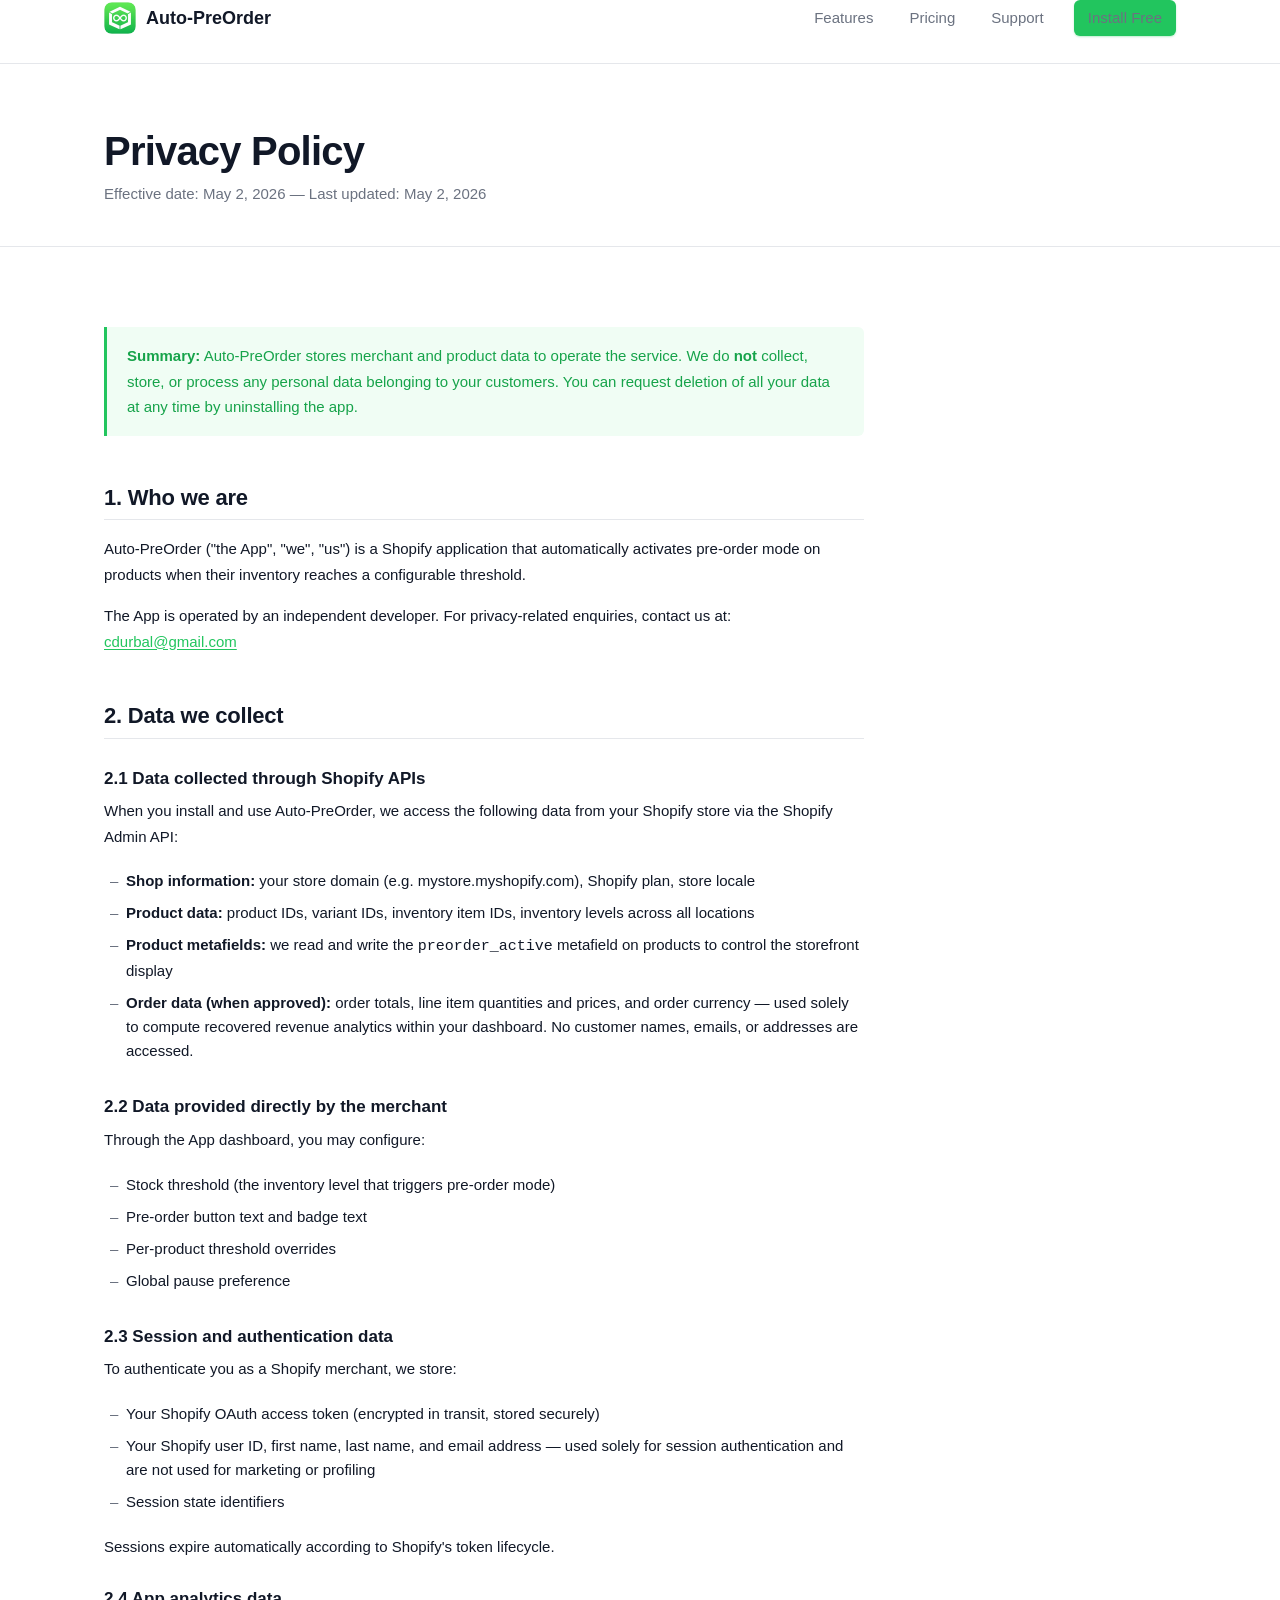
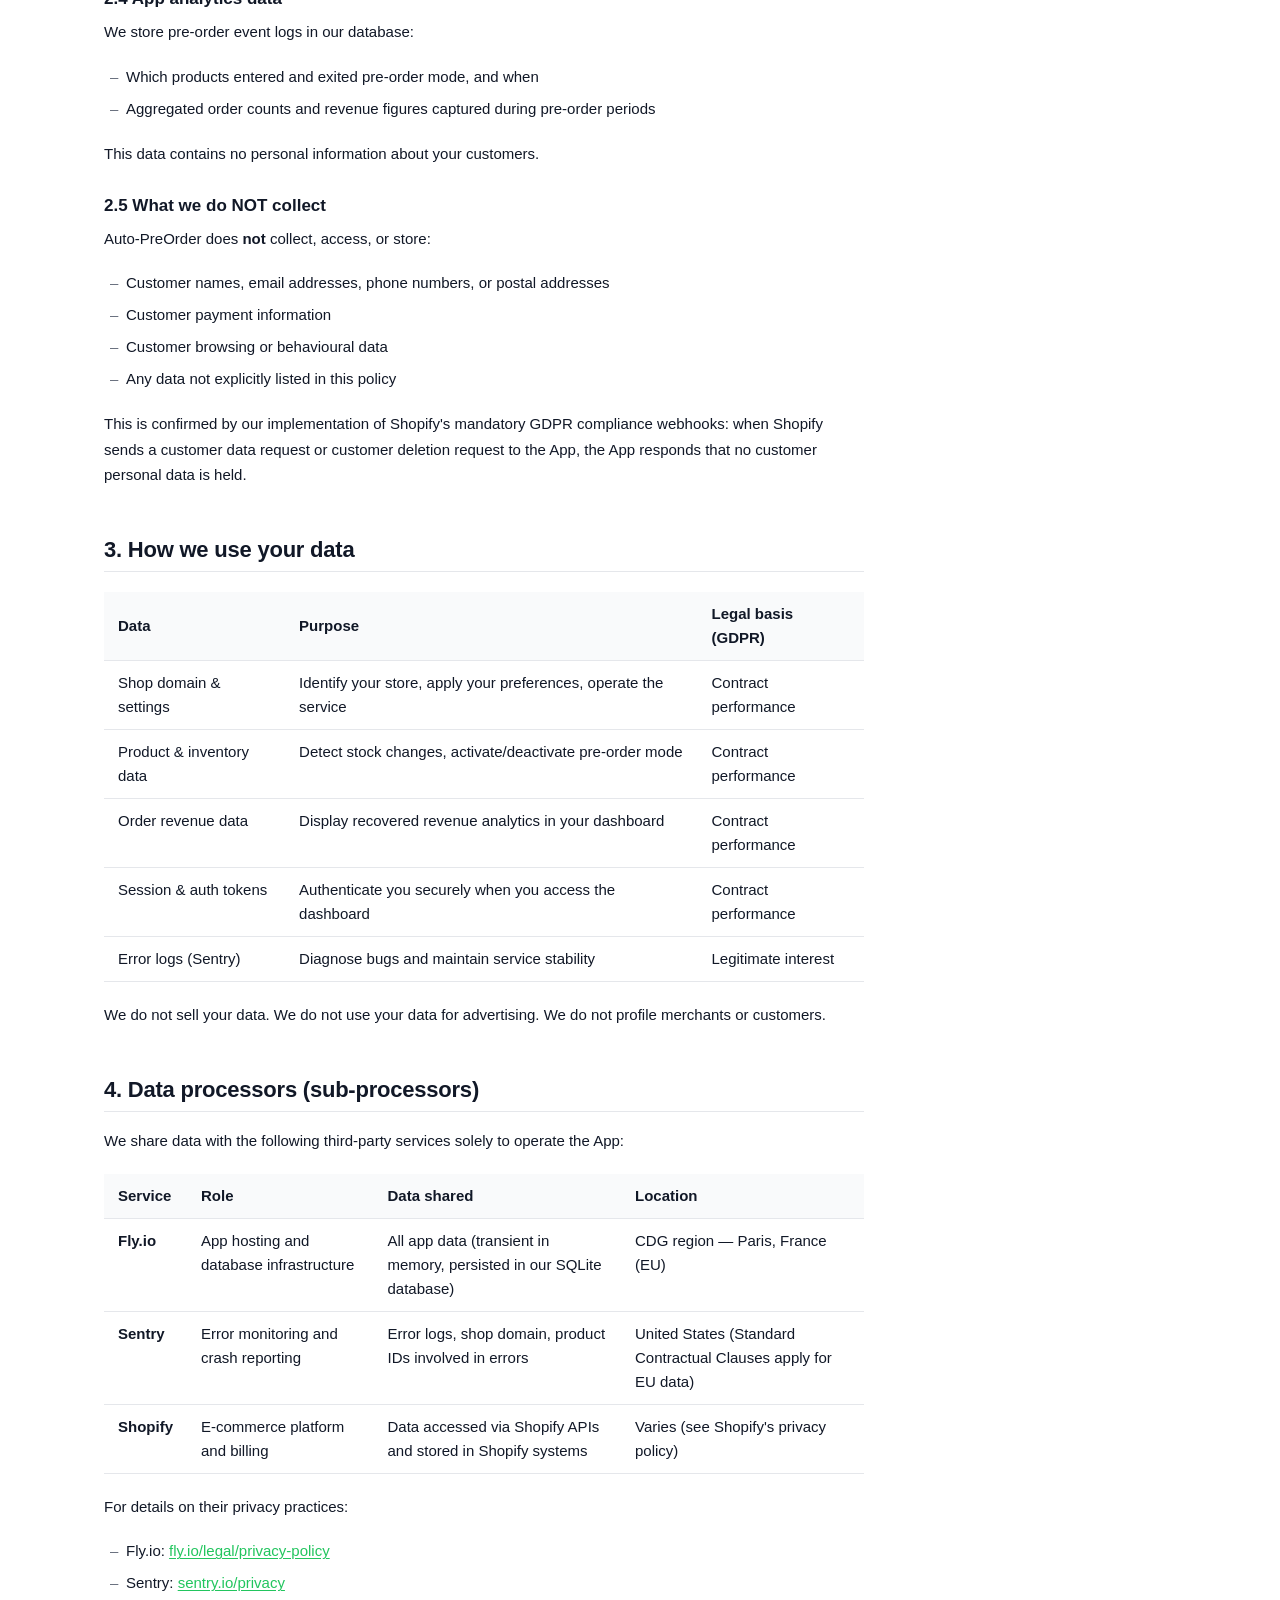
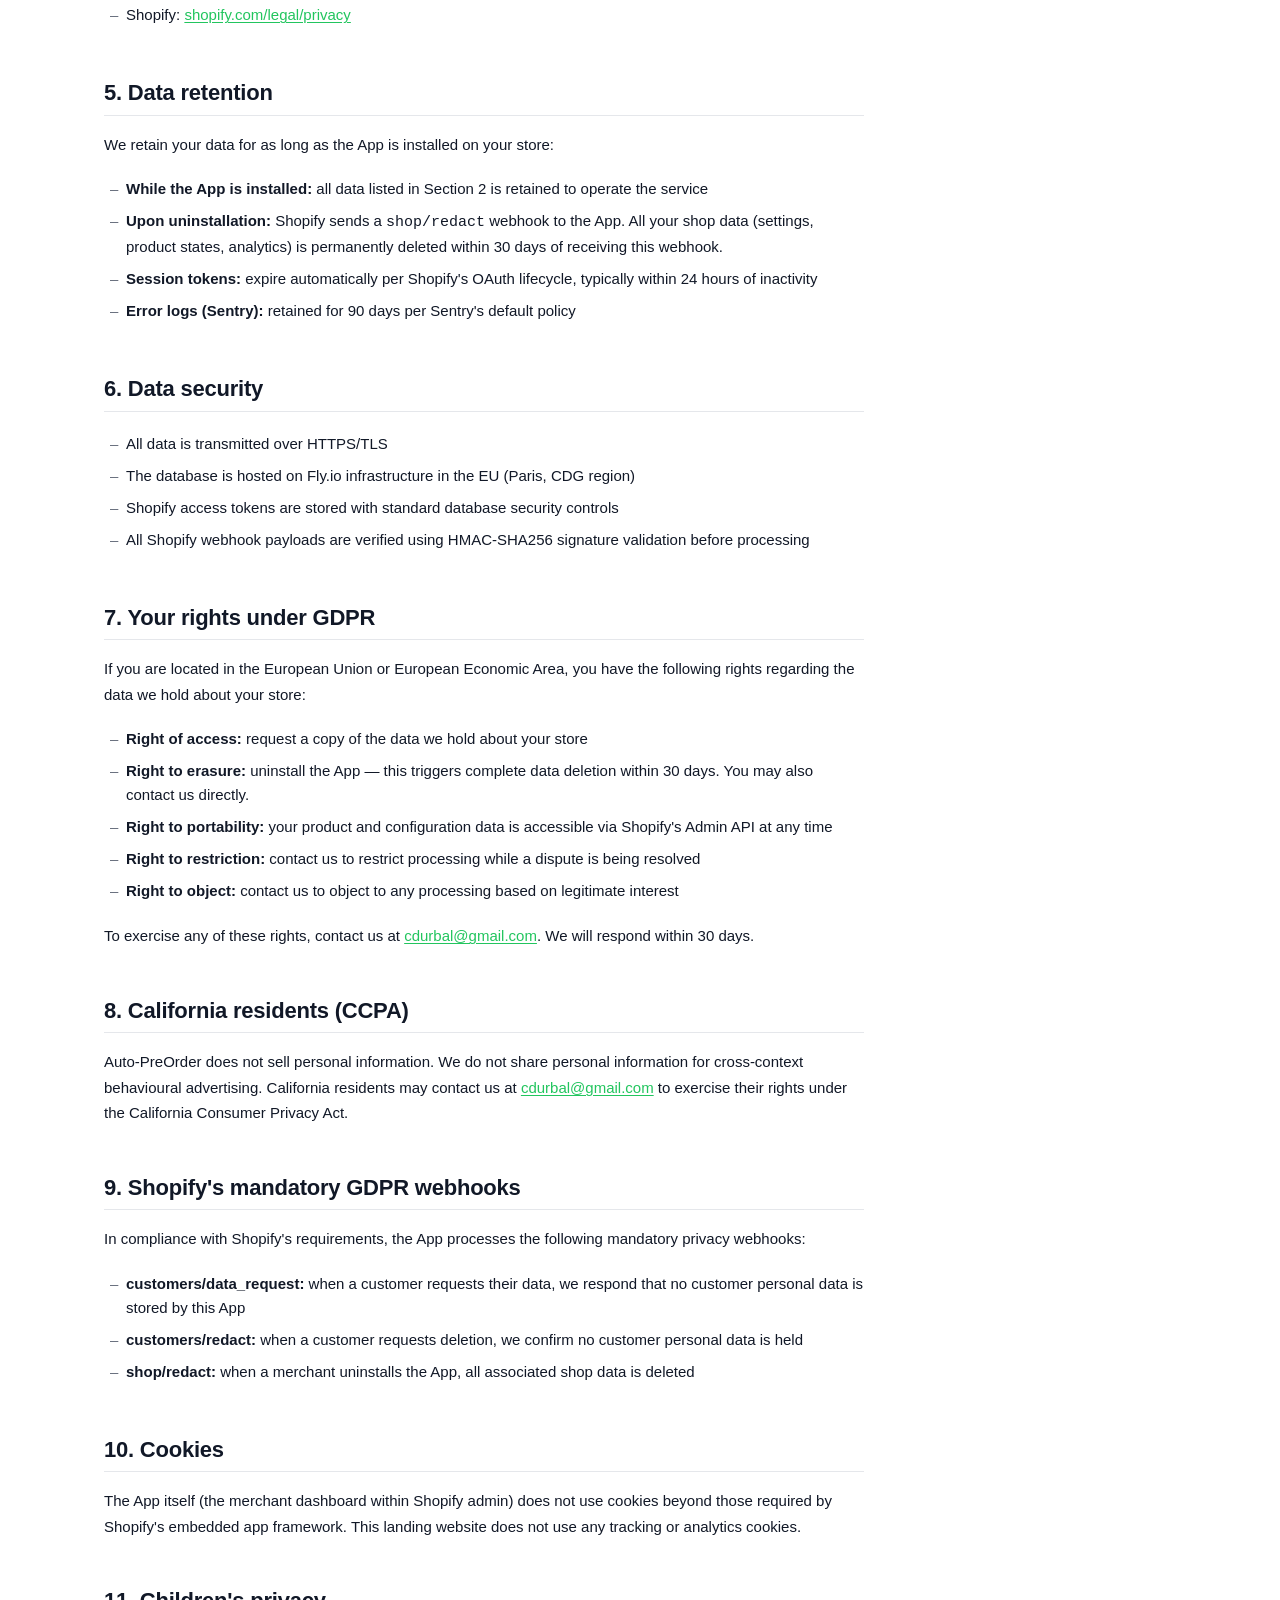
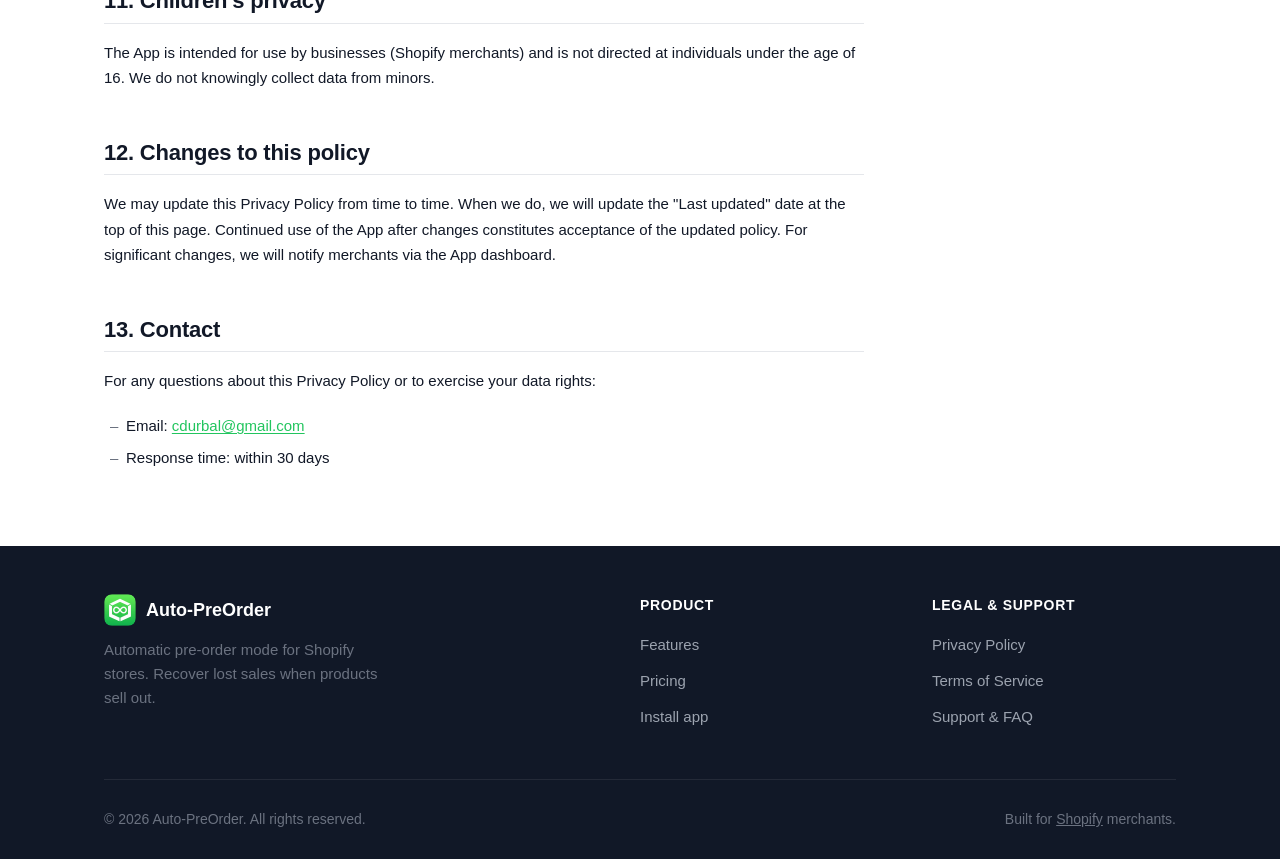
==== commit 1285fa28: "Add logo and favicon assets - assets/icon.png: app logo used in nav and footer across all pages - fa" ====
--- a/privacy.html
+++ b/privacy.html
@@ -5,6 +5,8 @@
   <meta name="viewport" content="width=device-width, initial-scale=1.0">
   <title>Privacy Policy — Auto-PreOrder</title>
   <meta name="description" content="Privacy Policy for the Auto-PreOrder Shopify app. Learn what data we collect, how we use it, and your rights.">
+  <link rel="icon" type="image/x-icon" href="favicon.ico">
+  <link rel="apple-touch-icon" href="assets/icon.png">
   <link rel="stylesheet" href="assets/style.css">
 </head>
 <body>
@@ -14,7 +16,7 @@
   <div class="container">
     <div class="nav-inner">
       <a href="/" class="nav-logo">
-        <img src="assets/logo.png" alt="" width="32" height="32" class="nav-logo-img">
+        <img src="assets/icon.png" alt="" width="32" height="32" class="nav-logo-img">
         Auto-PreOrder
       </a>
       <div class="nav-links">
@@ -231,7 +233,7 @@
     <div class="footer-grid">
       <div class="footer-brand">
         <a href="/" class="nav-logo">
-          <img src="assets/logo.png" alt="" width="32" height="32" class="nav-logo-img">
+          <img src="assets/icon.png" alt="" width="32" height="32" class="nav-logo-img">
           Auto-PreOrder
         </a>
         <p>Automatic pre-order mode for Shopify stores. Recover lost sales when products sell out.</p>
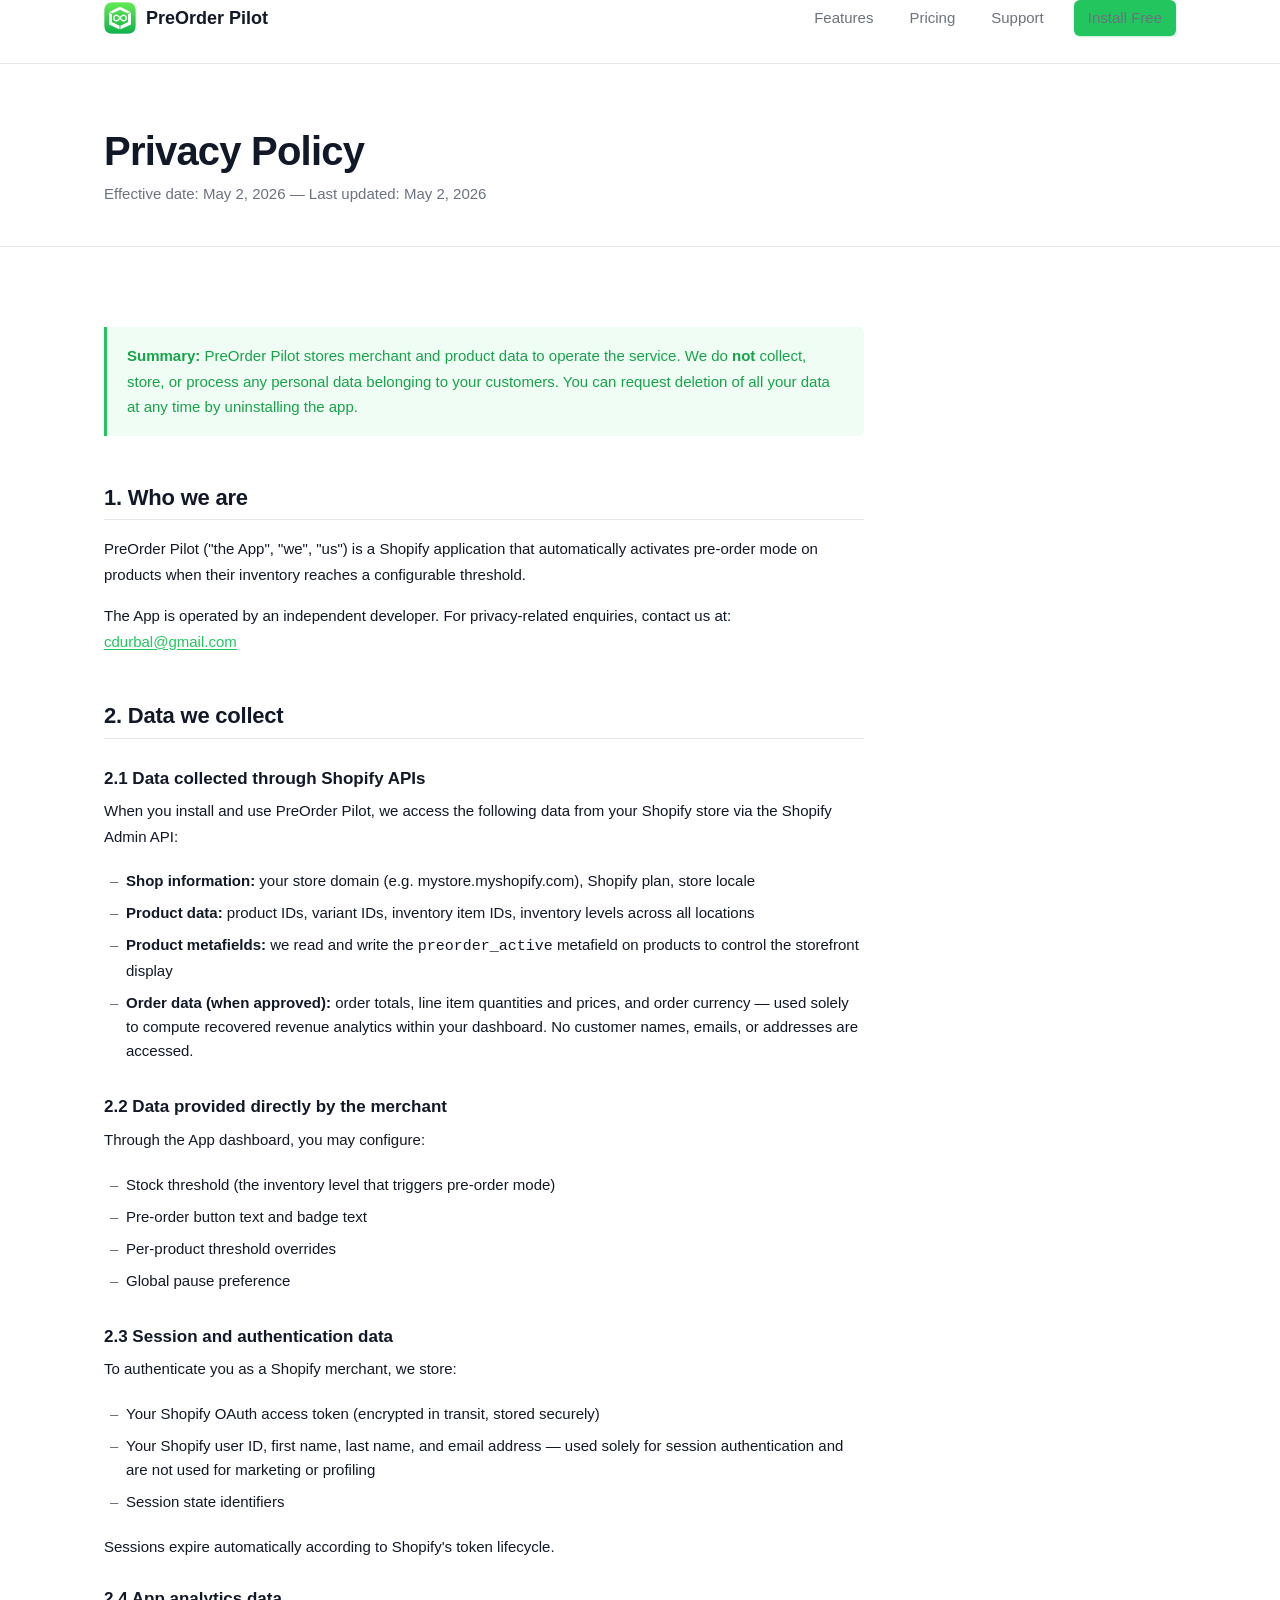
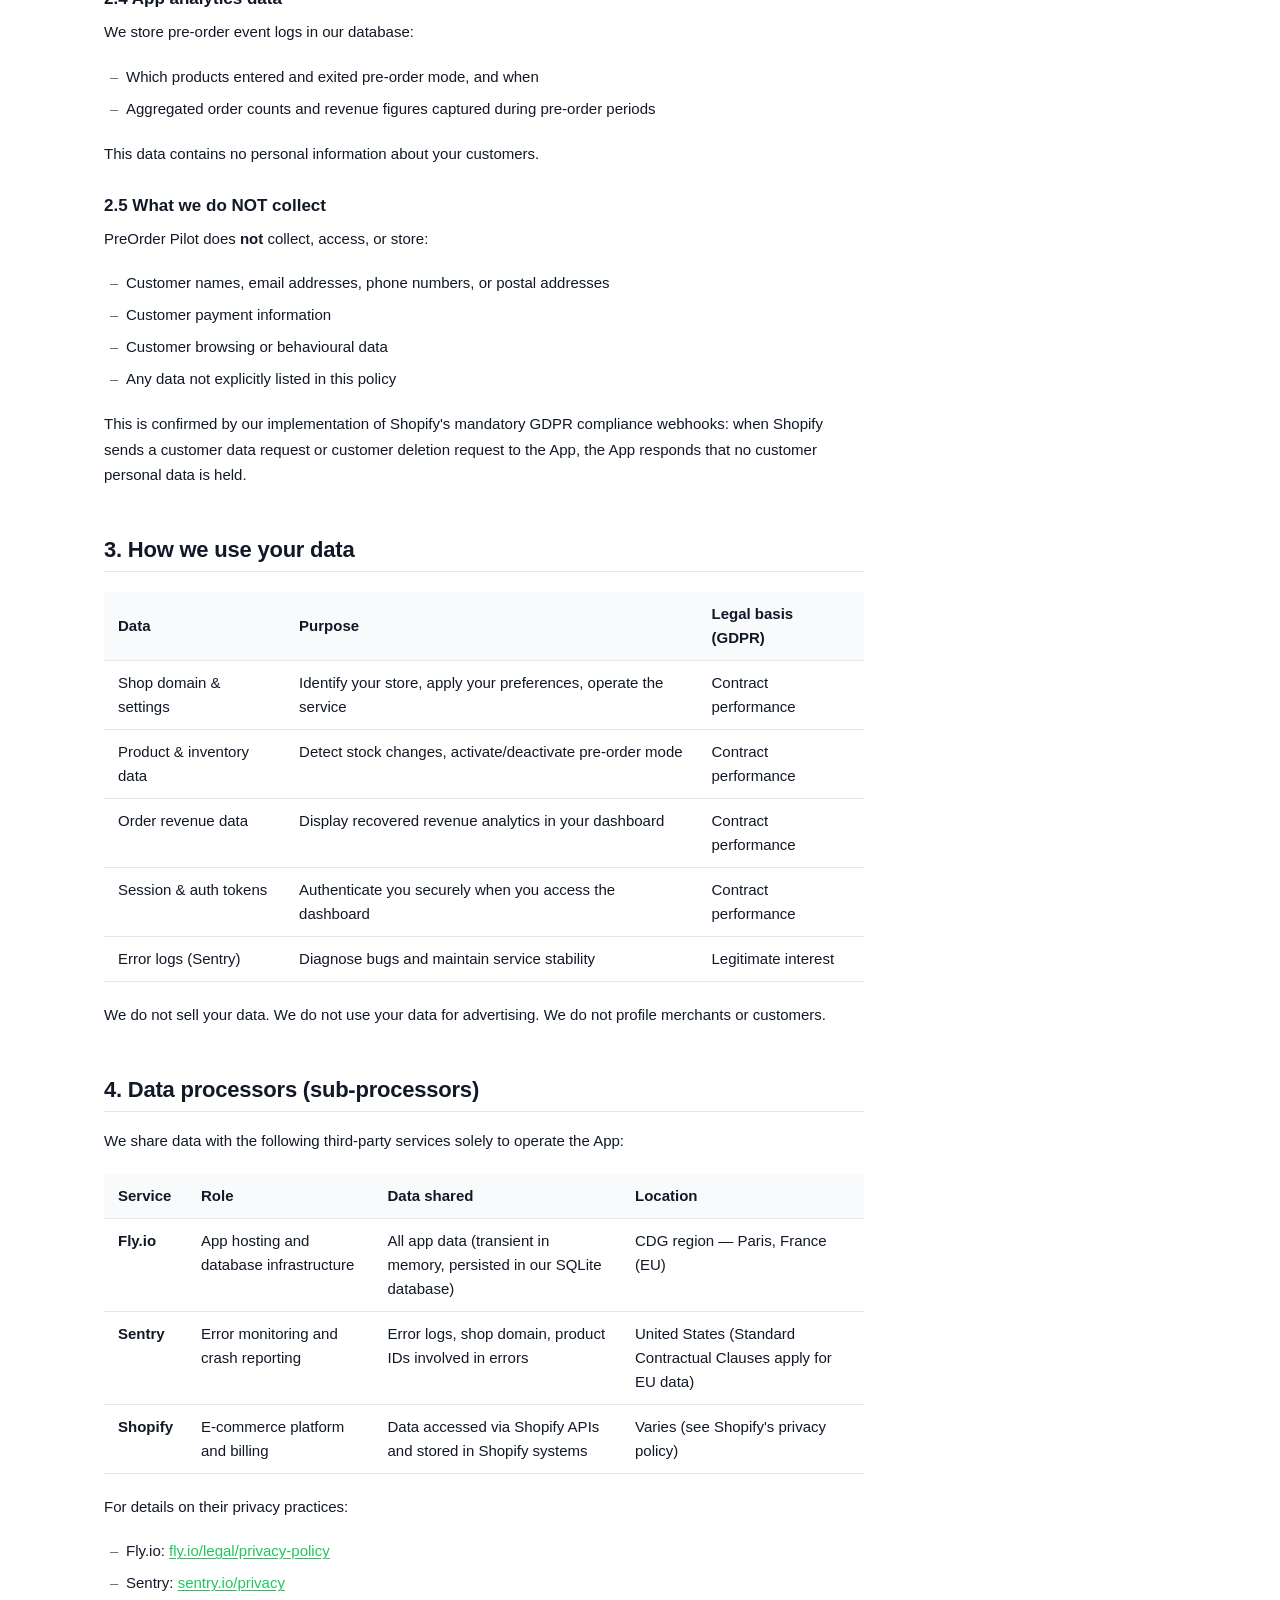
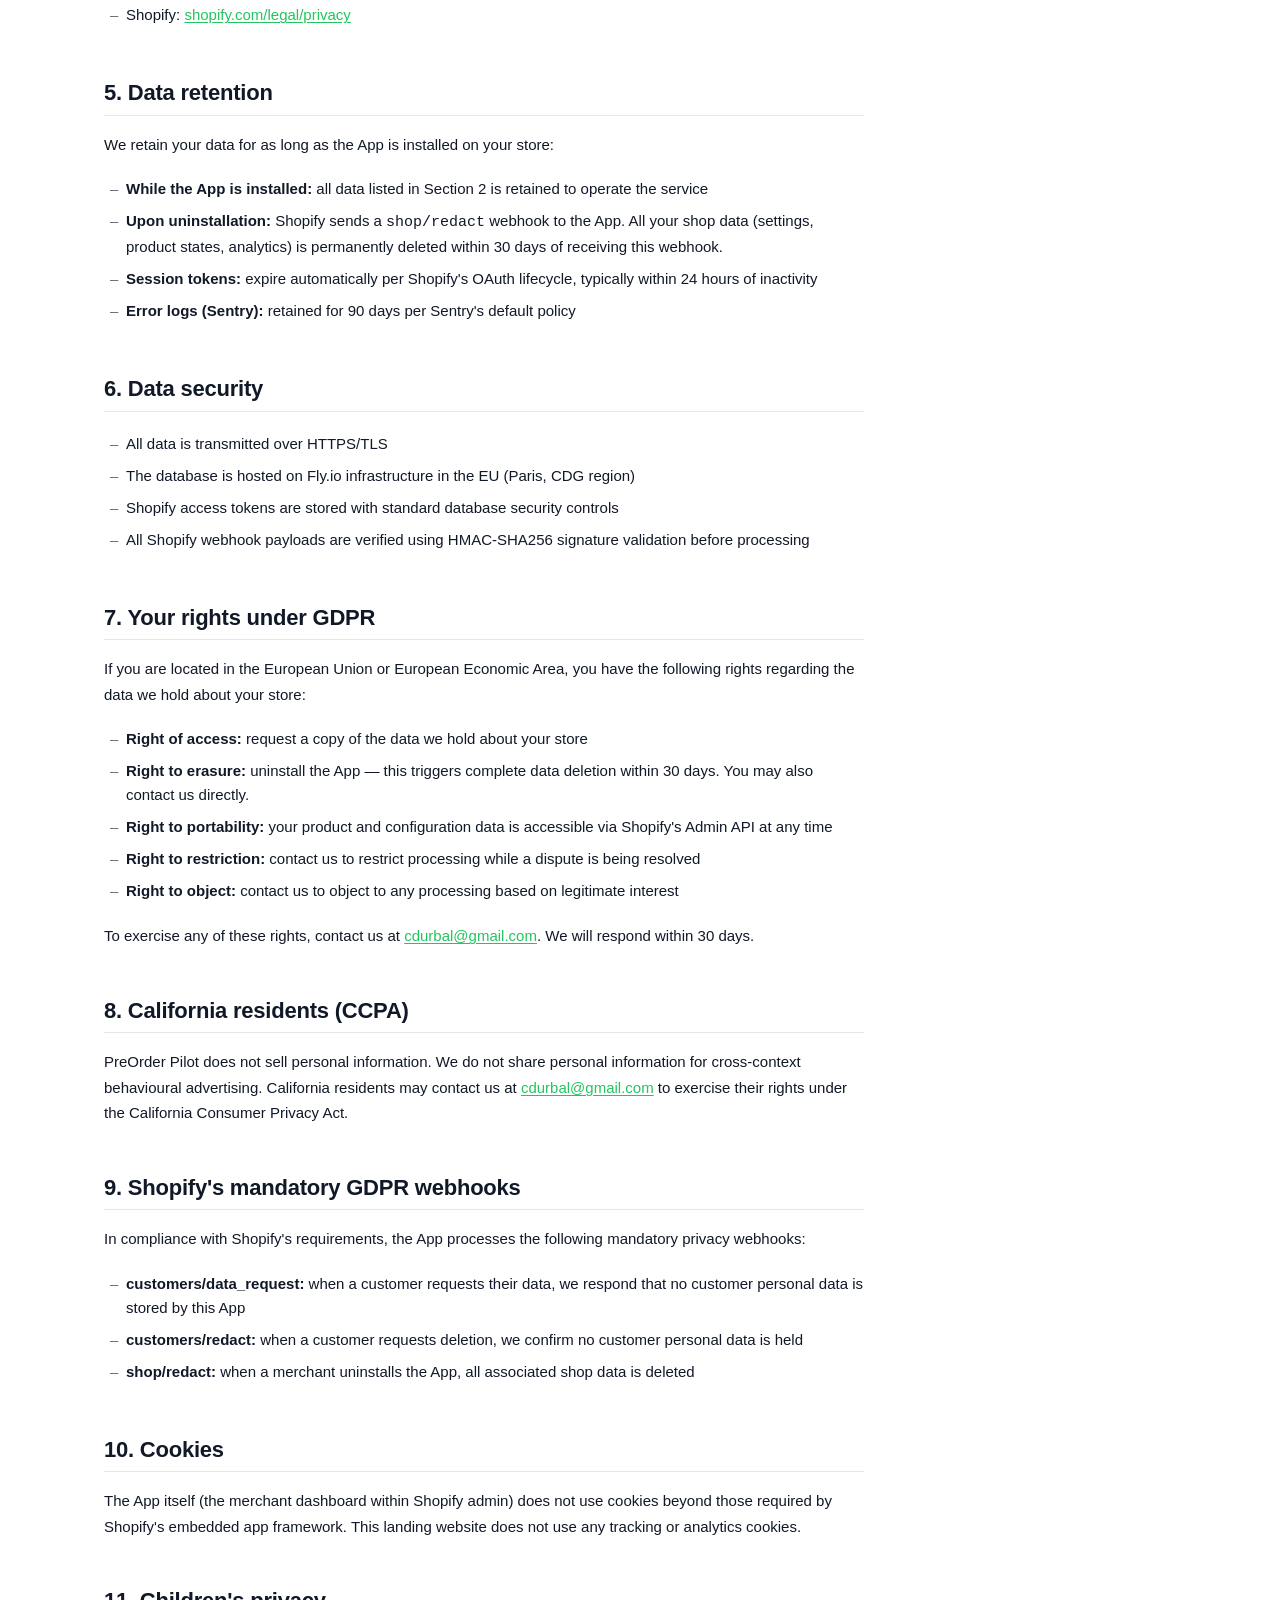
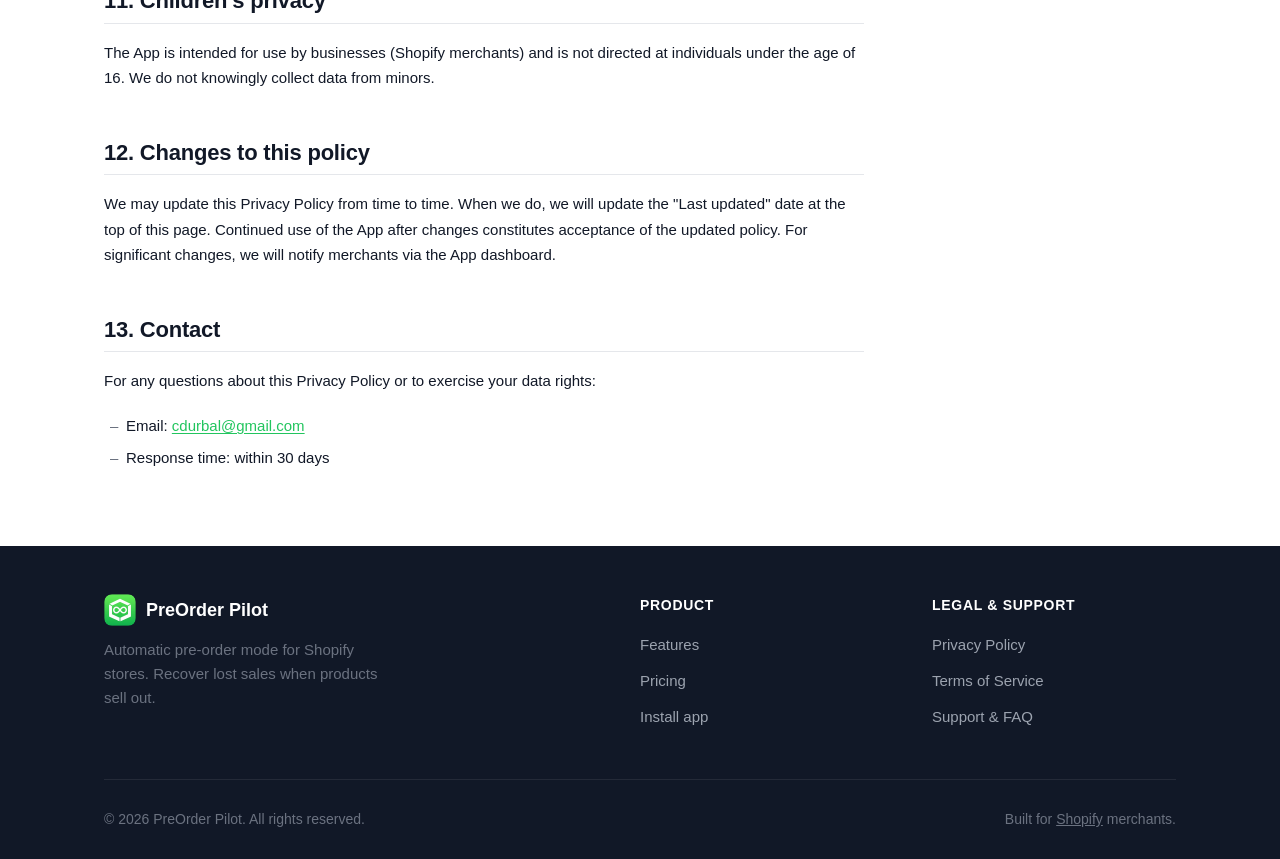
==== commit 627c125b: "feat: official name" ====
--- a/privacy.html
+++ b/privacy.html
@@ -3,8 +3,8 @@
 <head>
   <meta charset="UTF-8">
   <meta name="viewport" content="width=device-width, initial-scale=1.0">
-  <title>Privacy Policy — Auto-PreOrder</title>
-  <meta name="description" content="Privacy Policy for the Auto-PreOrder Shopify app. Learn what data we collect, how we use it, and your rights.">
+  <title>Privacy Policy — PreOrder Pilot</title>
+  <meta name="description" content="Privacy Policy for the PreOrder Pilot Shopify app. Learn what data we collect, how we use it, and your rights.">
   <link rel="icon" type="image/x-icon" href="favicon.ico">
   <link rel="apple-touch-icon" href="assets/icon.png">
   <link rel="stylesheet" href="assets/style.css">
@@ -17,7 +17,7 @@
     <div class="nav-inner">
       <a href="/" class="nav-logo">
         <img src="assets/icon.png" alt="" width="32" height="32" class="nav-logo-img">
-        Auto-PreOrder
+        PreOrder Pilot
       </a>
       <div class="nav-links">
         <a href="/#features">Features</a>
@@ -45,17 +45,17 @@
     <div class="legal-content">
 
       <div class="notice">
-        <p><strong>Summary:</strong> Auto-PreOrder stores merchant and product data to operate the service. We do <strong>not</strong> collect, store, or process any personal data belonging to your customers. You can request deletion of all your data at any time by uninstalling the app.</p>
+        <p><strong>Summary:</strong> PreOrder Pilot stores merchant and product data to operate the service. We do <strong>not</strong> collect, store, or process any personal data belonging to your customers. You can request deletion of all your data at any time by uninstalling the app.</p>
       </div>
 
       <h2>1. Who we are</h2>
-      <p>Auto-PreOrder ("the App", "we", "us") is a Shopify application that automatically activates pre-order mode on products when their inventory reaches a configurable threshold.</p>
+      <p>PreOrder Pilot ("the App", "we", "us") is a Shopify application that automatically activates pre-order mode on products when their inventory reaches a configurable threshold.</p>
       <p>The App is operated by an independent developer. For privacy-related enquiries, contact us at: <a href="mailto:cdurbal@gmail.com">cdurbal@gmail.com</a></p>
 
       <h2>2. Data we collect</h2>
 
       <h3>2.1 Data collected through Shopify APIs</h3>
-      <p>When you install and use Auto-PreOrder, we access the following data from your Shopify store via the Shopify Admin API:</p>
+      <p>When you install and use PreOrder Pilot, we access the following data from your Shopify store via the Shopify Admin API:</p>
       <ul>
         <li><strong>Shop information:</strong> your store domain (e.g. mystore.myshopify.com), Shopify plan, store locale</li>
         <li><strong>Product data:</strong> product IDs, variant IDs, inventory item IDs, inventory levels across all locations</li>
@@ -90,7 +90,7 @@
       <p>This data contains no personal information about your customers.</p>
 
       <h3>2.5 What we do NOT collect</h3>
-      <p>Auto-PreOrder does <strong>not</strong> collect, access, or store:</p>
+      <p>PreOrder Pilot does <strong>not</strong> collect, access, or store:</p>
       <ul>
         <li>Customer names, email addresses, phone numbers, or postal addresses</li>
         <li>Customer payment information</li>
@@ -197,7 +197,7 @@
       <p>To exercise any of these rights, contact us at <a href="mailto:cdurbal@gmail.com">cdurbal@gmail.com</a>. We will respond within 30 days.</p>
 
       <h2>8. California residents (CCPA)</h2>
-      <p>Auto-PreOrder does not sell personal information. We do not share personal information for cross-context behavioural advertising. California residents may contact us at <a href="mailto:cdurbal@gmail.com">cdurbal@gmail.com</a> to exercise their rights under the California Consumer Privacy Act.</p>
+      <p>PreOrder Pilot does not sell personal information. We do not share personal information for cross-context behavioural advertising. California residents may contact us at <a href="mailto:cdurbal@gmail.com">cdurbal@gmail.com</a> to exercise their rights under the California Consumer Privacy Act.</p>
 
       <h2>9. Shopify's mandatory GDPR webhooks</h2>
       <p>In compliance with Shopify's requirements, the App processes the following mandatory privacy webhooks:</p>
@@ -234,7 +234,7 @@
       <div class="footer-brand">
         <a href="/" class="nav-logo">
           <img src="assets/icon.png" alt="" width="32" height="32" class="nav-logo-img">
-          Auto-PreOrder
+          PreOrder Pilot
         </a>
         <p>Automatic pre-order mode for Shopify stores. Recover lost sales when products sell out.</p>
       </div>
@@ -256,7 +256,7 @@
       </div>
     </div>
     <div class="footer-bottom">
-      <p>&copy; 2026 Auto-PreOrder. All rights reserved.</p>
+      <p>&copy; 2026 PreOrder Pilot. All rights reserved.</p>
       <p>Built for <a href="https://shopify.com" target="_blank" rel="noopener" style="color: #6B7280; text-decoration: underline;">Shopify</a> merchants.</p>
     </div>
   </div>
--- a/assets/style.css
+++ b/assets/style.css
@@ -63,20 +63,20 @@
   white-space: nowrap; text-decoration: none;
 }
 .btn-primary {
-  background: var(--primary); color: #fff;
+  background: var(--primary); color: #052e16;
   box-shadow: 0 1px 2px rgba(34,197,94,.3);
 }
-.btn-primary:hover { background: var(--primary-dark); transform: translateY(-1px); box-shadow: 0 4px 12px rgba(34,197,94,.35); }
+.btn-primary:hover { background: var(--primary-dark); color: #fff; transform: translateY(-1px); box-shadow: 0 4px 12px rgba(34,197,94,.35); }
 .btn-secondary {
-  background: transparent; color: var(--primary);
-  border: 1.5px solid var(--primary);
+  background: transparent; color: #15803D;
+  border: 1.5px solid #15803D;
 }
 .btn-secondary:hover { background: var(--primary-faint); }
 .btn-outline {
   background: transparent; color: var(--text);
   border: 1.5px solid var(--border-strong);
 }
-.btn-outline:hover { border-color: var(--primary); color: var(--primary); }
+.btn-outline:hover { border-color: #15803D; color: #15803D; }
 .btn-lg { padding: 15px 32px; font-size: 1rem; border-radius: var(--radius-sm); }
 .btn-sm { padding: 8px 16px; font-size: .875rem; }
 
@@ -118,19 +118,48 @@
 
 /* ── Hero ──────────────────────────────────────────────────────────────── */
 .hero {
+  position: relative;
+  overflow: hidden;
   padding: 96px 0 80px;
-  background: radial-gradient(ellipse 80% 50% at 50% -10%, rgba(34,197,94,.08) 0%, transparent 70%);
-}
+}
+.hero::before {
+  content: '';
+  position: absolute;
+  inset: 0;
+  background: url('hero.png') center / cover no-repeat;
+  animation: heroBgZoom 14s ease-out forwards;
+  z-index: 0;
+}
+.hero > .container { position: relative; z-index: 1; }
 .hero-content { max-width: 760px; margin: 0 auto; text-align: center; }
-.hero-eyebrow { margin-bottom: 24px; }
-.hero h1 { margin-bottom: 20px; }
+.hero-eyebrow {
+  margin-bottom: 24px;
+  opacity: 0;
+  animation: fadeUp .6s ease-out .1s forwards;
+}
+.hero h1 {
+  margin-bottom: 20px;
+  opacity: 0;
+  animation: fadeUp .6s ease-out .25s forwards;
+}
 .hero h1 span { color: var(--primary); }
 .hero-sub {
   font-size: 1.1875rem; color: var(--text-muted);
   max-width: 560px; margin: 0 auto 36px;
-}
-.hero-actions { display: flex; gap: 12px; justify-content: center; flex-wrap: wrap; }
-.hero-note { margin-top: 16px; font-size: .875rem; color: var(--text-subtle); }
+  opacity: 0;
+  animation: fadeUp .6s ease-out .4s forwards;
+}
+.hero-actions {
+  display: flex; gap: 12px; justify-content: center; flex-wrap: wrap;
+  opacity: 0;
+  animation: fadeUp .6s ease-out .55s forwards;
+}
+.hero-note {
+  margin-top: 16px; font-size: .875rem; color: var(--text-subtle);
+  opacity: 0;
+  animation: fadeUp .6s ease-out .7s forwards;
+}
+.badge-purple { animation: badgePulse 3s ease-in-out 1.2s infinite; }
 
 /* ── How it works ──────────────────────────────────────────────────────── */
 .steps { display: grid; grid-template-columns: repeat(auto-fit, minmax(260px, 1fr)); gap: 32px; margin-top: 48px; }
@@ -240,7 +269,7 @@
 }
 .contact-card h3 { color: var(--text); margin-bottom: 10px; }
 .contact-card p  { color: var(--text-muted); margin-bottom: 20px; }
-.contact-card a  { color: var(--primary); font-weight: 600; font-size: 1.0625rem; }
+.contact-card a:not(.btn) { color: #15803D; font-weight: 600; font-size: 1.0625rem; }
 
 /* ── Footer ────────────────────────────────────────────────────────────── */
 .footer {
@@ -279,3 +308,24 @@
   .hero-actions { flex-direction: column; align-items: center; }
   .btn-lg { width: 100%; max-width: 320px; }
 }
+
+/* ── Hero animations ───────────────────────────────────────────────────── */
+@keyframes heroBgZoom {
+  from { transform: scale(1.08); }
+  to   { transform: scale(1); }
+}
+@keyframes fadeUp {
+  from { opacity: 0; transform: translateY(28px); }
+  to   { opacity: 1; transform: translateY(0); }
+}
+@keyframes badgePulse {
+  0%, 100% { box-shadow: 0 0 0 0 rgba(34,197,94,.45); }
+  50%       { box-shadow: 0 0 0 7px rgba(34,197,94,0); }
+}
+@media (prefers-reduced-motion: reduce) {
+  .hero::before { animation: none; }
+  .hero-eyebrow, .hero h1, .hero-sub, .hero-actions, .hero-note {
+    opacity: 1; animation: none;
+  }
+  .badge-purple { animation: none; }
+}
